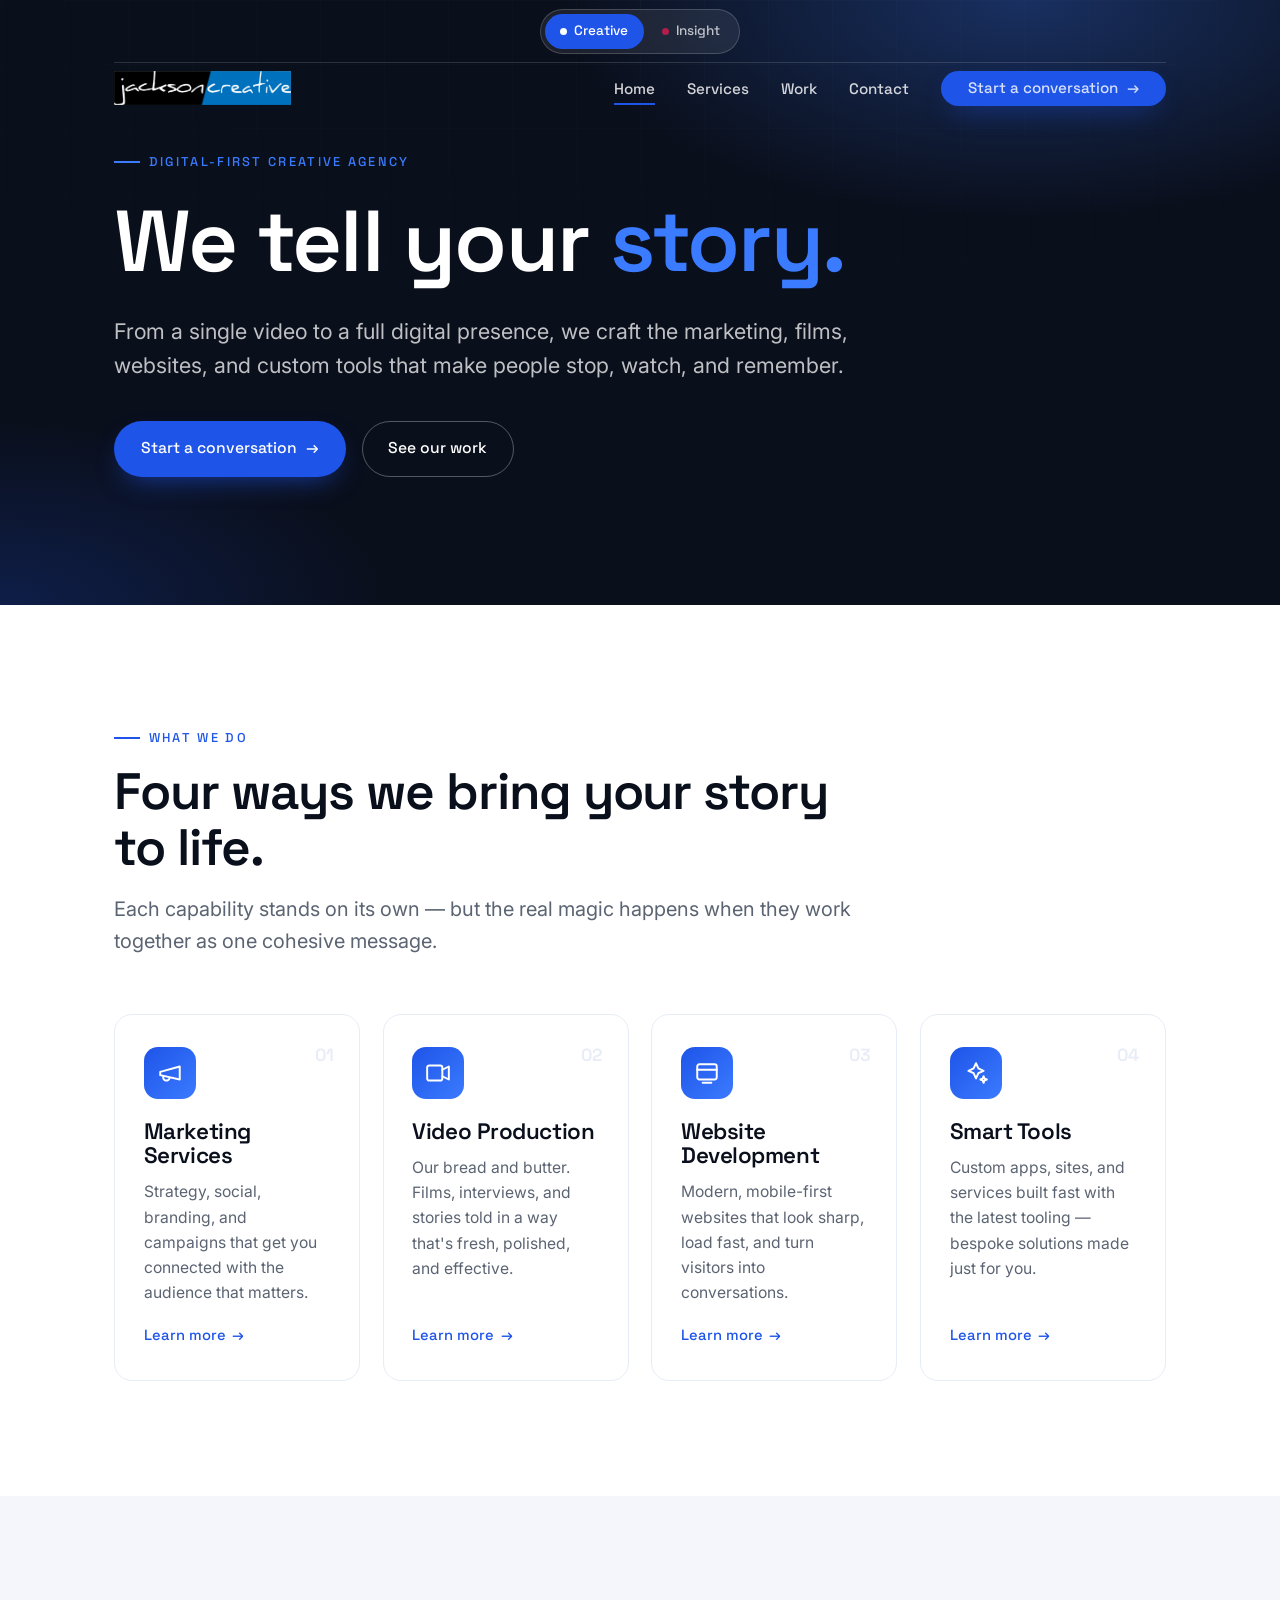
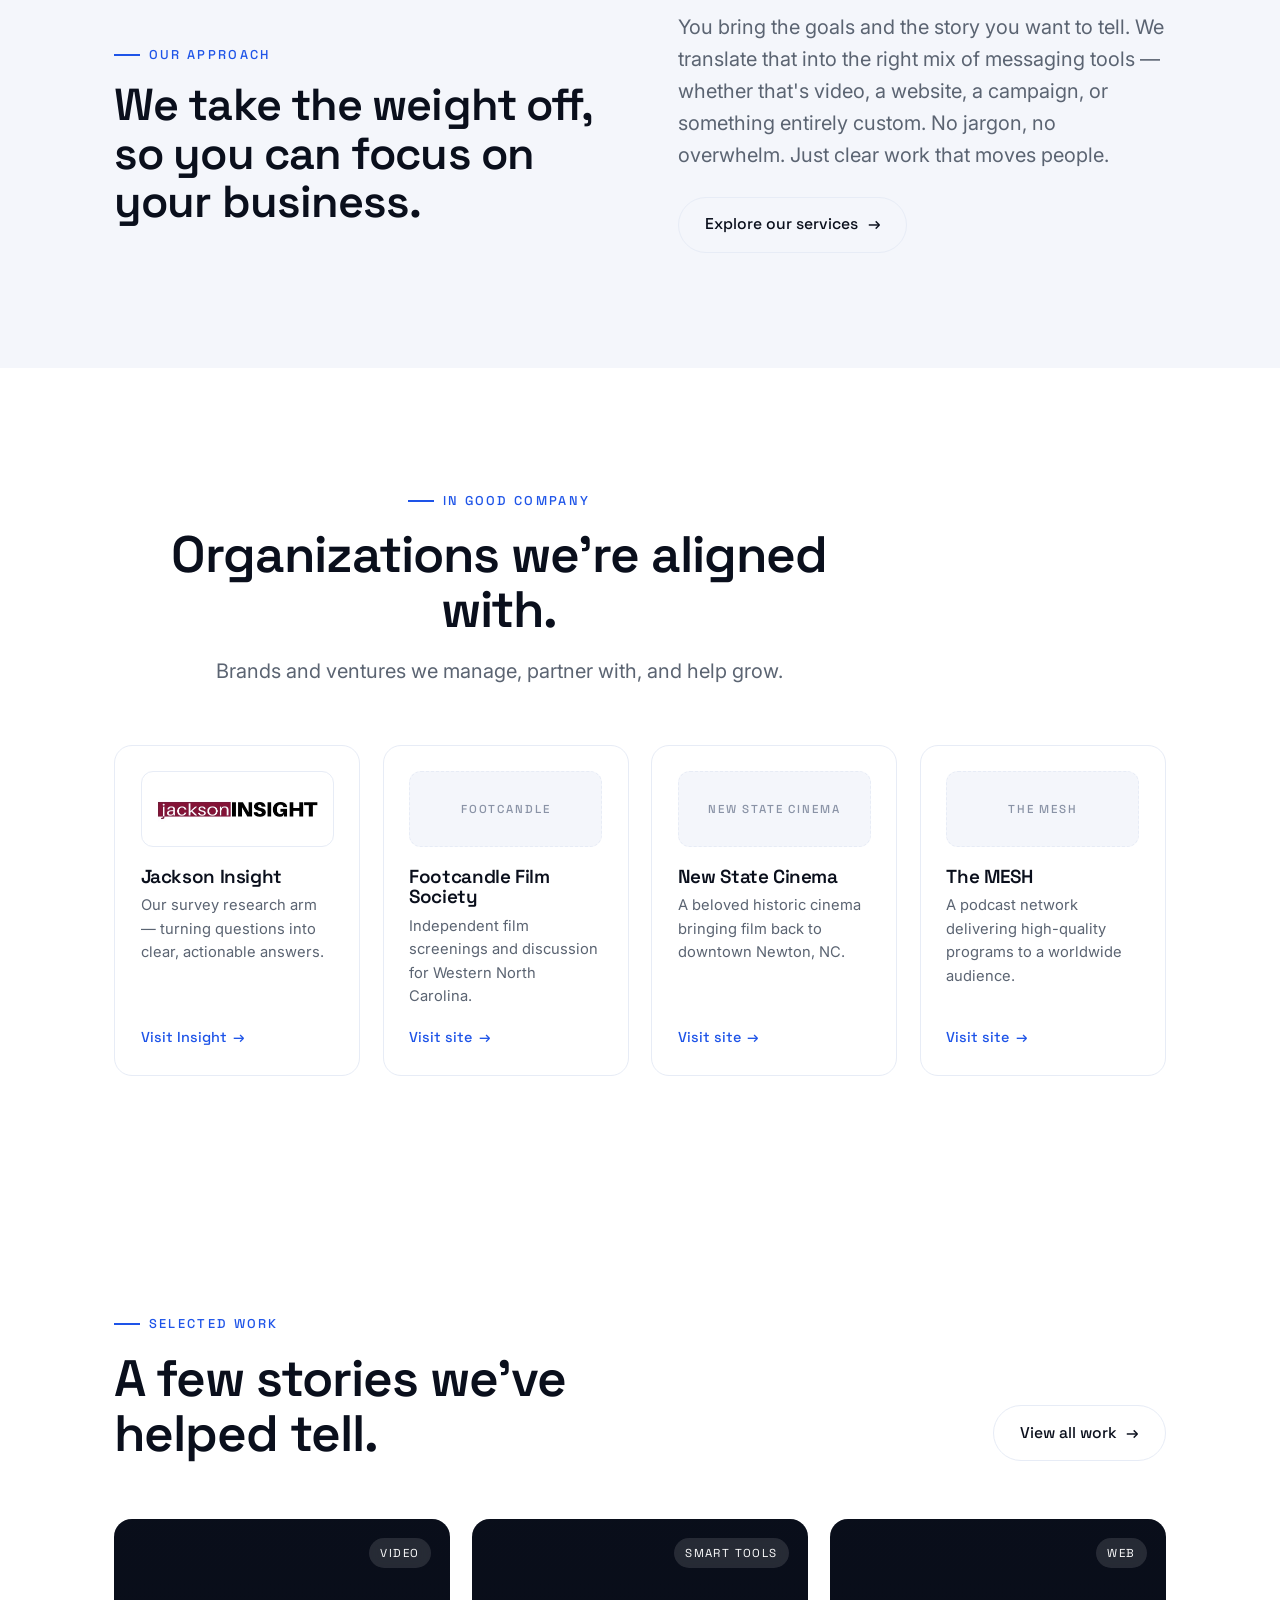
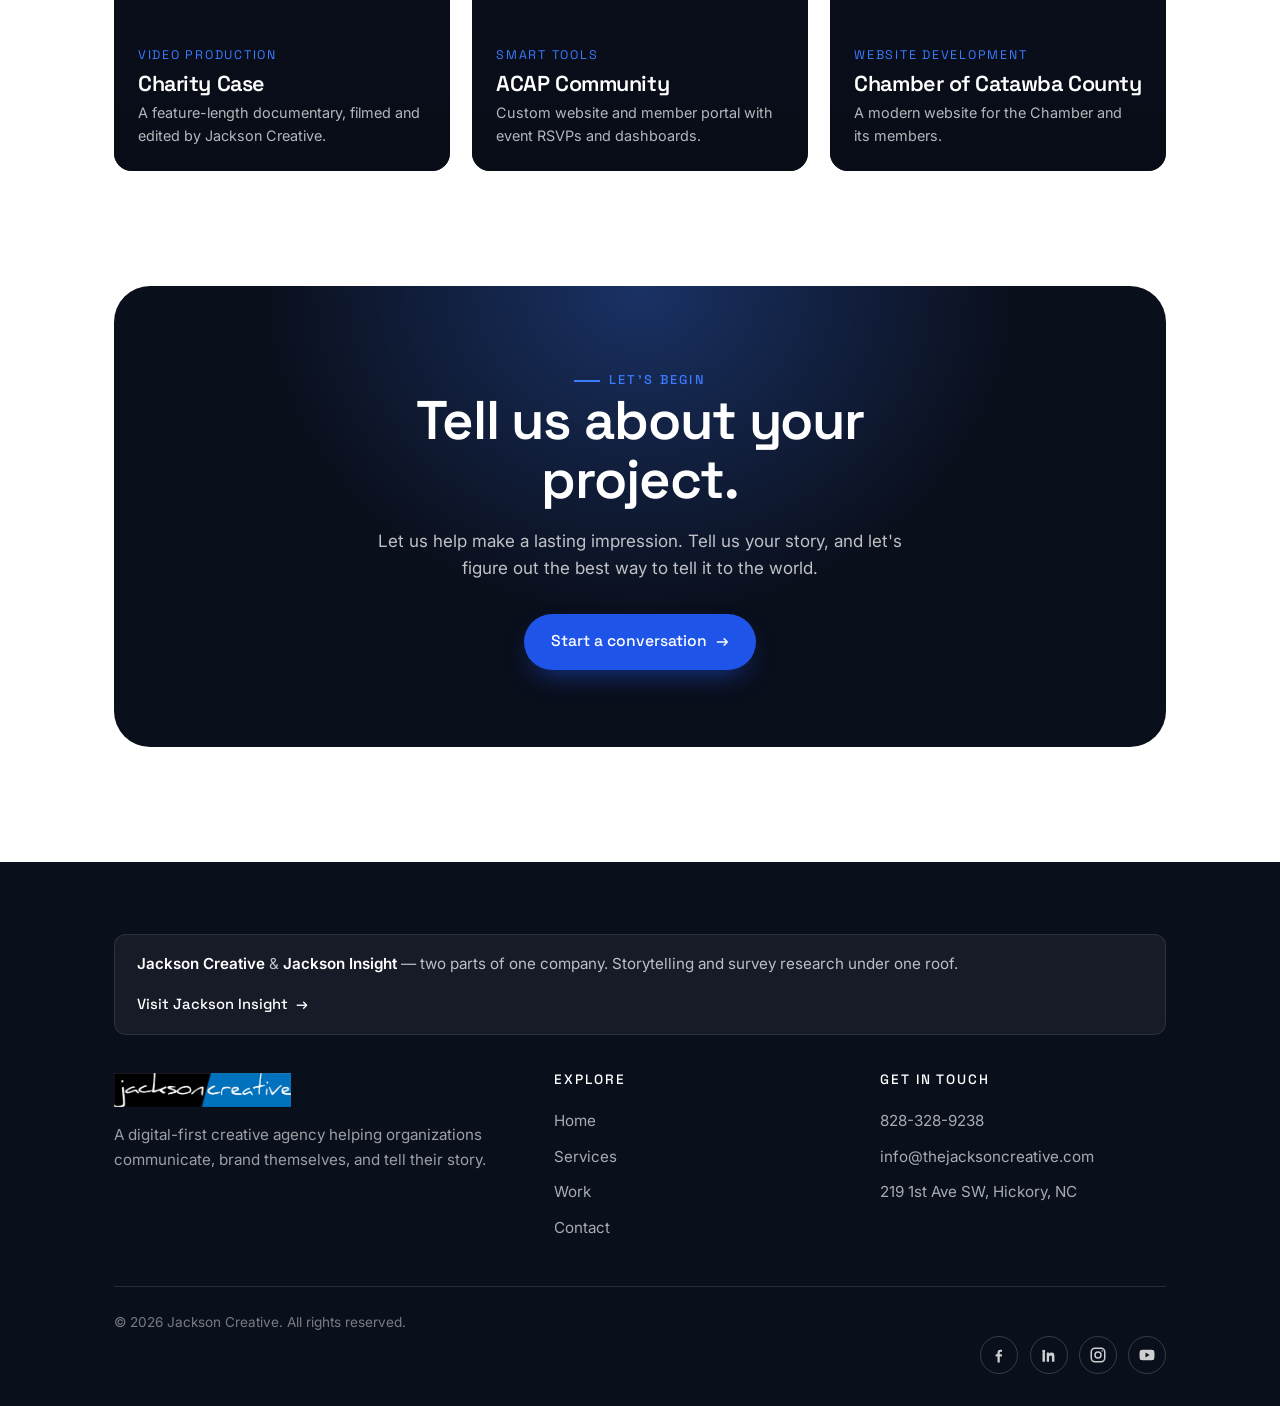
==== index.html @ bb900c11 "Add photo backgrounds to Selected Work cards" ====
<!DOCTYPE html>
<html lang="en">
<head>
<meta charset="UTF-8" />
<meta name="viewport" content="width=device-width, initial-scale=1" />
<title>Jackson Creative — We Tell Your Story</title>
<meta name="description" content="Jackson Creative is a digital-first agency in Hickory, NC. Marketing, video production, website development, and custom smart tools that bring your story to life." />
<meta property="og:title" content="Jackson Creative — We Tell Your Story" />
<meta property="og:description" content="A digital-first creative agency. Marketing, video, websites, and custom smart tools." />
<meta property="og:type" content="website" />
<link rel="preconnect" href="https://fonts.googleapis.com" />
<link rel="preconnect" href="https://fonts.gstatic.com" crossorigin />
<link href="https://fonts.googleapis.com/css2?family=Inter:wght@400;500;600&family=Space+Grotesk:wght@400;500;600;700&display=swap" rel="stylesheet" />
<link rel="stylesheet" href="assets/styles.css" />
</head>
<body>

<!-- ===== Header ===== -->
<header class="site-header over-dark">
  <div class="wrap">
    <a class="brand" href="index.html" aria-label="Jackson Creative home">
      <img class="logo-img" src="assets/jackson-creative-logo.png" alt="Jackson Creative" />
    </a>
    <div class="brand-switch" role="group" aria-label="Switch between Jackson companies">
      <a class="bs-opt active" data-brand="creative" href="index.html" aria-current="page"><span class="dot"></span>Creative</a>
      <a class="bs-opt" data-brand="insight" href="insight/index.html"><span class="dot"></span>Insight</a>
    </div>
    <nav class="nav" aria-label="Primary">
      <button class="nav-toggle" aria-label="Toggle menu" aria-expanded="false"><span></span><span></span><span></span></button>
      <ul class="nav-links">
        <li><a href="index.html" class="active">Home</a></li>
        <li><a href="services.html">Services</a></li>
        <li><a href="work.html">Work</a></li>
        <li><a href="contact.html">Contact</a></li>
        <li><a href="contact.html" class="btn btn-primary">Start a conversation <span class="arrow">→</span></a></li>
      </ul>
    </nav>
  </div>
</header>

<main>
<!-- ===== Hero ===== -->
<section class="hero">
  <!--
    LOOPING BACKGROUND VIDEO
    Drop your file in as assets/hero.mp4 (and optionally assets/hero-poster.jpg for the first frame).
    It autoplays muted and loops. Until the file exists, the dark hero shows as-is. Nothing breaks.
    Tip: a short (10-20s), quiet, muted-friendly clip works best. A .webm source can be added for smaller files.
  -->
  <div class="hero-media" aria-hidden="true">
    <video class="hero-video" autoplay muted loop playsinline preload="auto" poster="assets/hero-poster.jpg">
      <source src="assets/hero.webm" type="video/webm" />
      <source src="assets/hero.mp4" type="video/mp4" />
    </video>
    <div class="hero-scrim"></div>
  </div>
  <div class="wrap">
    <span class="eyebrow on-dark reveal">Digital-first creative agency</span>
    <h1 class="reveal d1">We tell your <span class="accent">story.</span></h1>
    <p class="lead reveal d2">From a single video to a full digital presence, we craft the marketing, films, websites, and custom tools that make people stop, watch, and remember.</p>
    <div class="cta-row reveal d3">
      <a href="contact.html" class="btn btn-primary">Start a conversation <span class="arrow">→</span></a>
      <a href="work.html" class="btn btn-ghost">See our work</a>
    </div>
  </div>
</section>

<!-- ===== Services ===== -->
<section class="section" id="services">
  <div class="wrap">
    <div class="section-head reveal">
      <span class="eyebrow">What we do</span>
      <h2>Four ways we bring your story to life.</h2>
      <p class="lead">Each capability stands on its own — but the real magic happens when they work together as one cohesive message.</p>
    </div>
    <div class="grid cols-4">

      <article class="svc-card reveal">
        <span class="num">01</span>
        <div class="icon" aria-hidden="true">
          <svg viewBox="0 0 24 24" fill="none" stroke="currentColor" stroke-width="1.8" stroke-linecap="round" stroke-linejoin="round"><path d="M3 11l18-5v12L3 14v-3z"/><path d="M11.6 16.8a3 3 0 11-5.8-1.6"/></svg>
        </div>
        <h3>Marketing Services</h3>
        <p>Strategy, social, branding, and campaigns that get you connected with the audience that matters.</p>
        <a href="services.html#marketing" class="more">Learn more <span class="arrow">→</span></a>
      </article>

      <article class="svc-card reveal d1">
        <span class="num">02</span>
        <div class="icon" aria-hidden="true">
          <svg viewBox="0 0 24 24" fill="none" stroke="currentColor" stroke-width="1.8" stroke-linecap="round" stroke-linejoin="round"><rect x="2" y="5" width="14" height="14" rx="2"/><path d="M16 9l6-3v12l-6-3"/></svg>
        </div>
        <h3>Video Production</h3>
        <p>Our bread and butter. Films, interviews, and stories told in a way that's fresh, polished, and effective.</p>
        <a href="services.html#video" class="more">Learn more <span class="arrow">→</span></a>
      </article>

      <article class="svc-card reveal d2">
        <span class="num">03</span>
        <div class="icon" aria-hidden="true">
          <svg viewBox="0 0 24 24" fill="none" stroke="currentColor" stroke-width="1.8" stroke-linecap="round" stroke-linejoin="round"><rect x="3" y="4" width="18" height="14" rx="2"/><path d="M3 9h18"/><path d="M8 21h8"/></svg>
        </div>
        <h3>Website Development</h3>
        <p>Modern, mobile-first websites that look sharp, load fast, and turn visitors into conversations.</p>
        <a href="services.html#web" class="more">Learn more <span class="arrow">→</span></a>
      </article>

      <article class="svc-card reveal d3">
        <span class="num">04</span>
        <div class="icon" aria-hidden="true">
          <svg viewBox="0 0 24 24" fill="none" stroke="currentColor" stroke-width="1.8" stroke-linecap="round" stroke-linejoin="round"><path d="M12 3l2.2 4.8L19 10l-4.8 2.2L12 17l-2.2-4.8L5 10l4.8-2.2L12 3z"/><path d="M19 15l.9 2.1L22 18l-2.1.9L19 21l-.9-2.1L16 18l2.1-.9L19 15z"/></svg>
        </div>
        <h3>Smart Tools</h3>
        <p>Custom apps, sites, and services built fast with the latest tooling — bespoke solutions made just for you.</p>
        <a href="services.html#smart-tools" class="more">Learn more <span class="arrow">→</span></a>
      </article>

    </div>
  </div>
</section>

<!-- ===== Approach strip ===== -->
<section class="section" style="background:var(--off-white);">
  <div class="wrap">
    <div class="grid cols-2" style="align-items:center; gap:clamp(2rem,6vw,5rem);">
      <div class="reveal">
        <span class="eyebrow">Our approach</span>
        <h2 style="font-size:clamp(1.9rem,4vw,2.8rem); margin-top:1rem;">We take the weight off, so you can focus on your business.</h2>
      </div>
      <div class="reveal d1">
        <p class="lead">You bring the goals and the story you want to tell. We translate that into the right mix of messaging tools — whether that's video, a website, a campaign, or something entirely custom. No jargon, no overwhelm. Just clear work that moves people.</p>
        <a href="services.html" class="btn btn-outline" style="margin-top:1.6rem;">Explore our services <span class="arrow">→</span></a>
      </div>
    </div>
  </div>
</section>

<!-- ===== Affiliated organizations ===== -->
<section class="section" id="family">
  <div class="wrap">
    <div class="section-head center reveal">
      <span class="eyebrow">In good company</span>
      <h2>Organizations we're aligned with.</h2>
      <p class="lead">Brands and ventures we manage, partner with, and help grow.</p>
    </div>
    <div class="grid cols-4">

      <article class="partner-card reveal">
        <div class="partner-logo" style="background:#fff; border-style:solid;"><img src="assets/partners/jackson-insight.png" alt="Jackson Insight" /></div>
        <h3>Jackson Insight</h3>
        <p>Our survey research arm — turning questions into clear, actionable answers.</p>
        <a class="plink" href="insight/index.html">Visit Insight <span class="arrow">→</span></a>
      </article>

      <article class="partner-card reveal d1">
        <div class="partner-logo"><!-- Replace with <img src="assets/partners/footcandle.png" alt="Footcandle Film Society"> -->Footcandle</div>
        <h3>Footcandle Film Society</h3>
        <p>Independent film screenings and discussion for Western North Carolina.</p>
        <a class="plink" href="https://www.footcandle.org" target="_blank" rel="noopener">Visit site <span class="arrow">→</span></a>
      </article>

      <article class="partner-card reveal d2">
        <div class="partner-logo"><!-- Replace with <img src="assets/partners/new-state-cinema.png" alt="New State Cinema"> -->New State Cinema</div>
        <h3>New State Cinema</h3>
        <p>A beloved historic cinema bringing film back to downtown Newton, NC.</p>
        <a class="plink" href="https://www.statecinemanewton.com" target="_blank" rel="noopener">Visit site <span class="arrow">→</span></a>
      </article>

      <article class="partner-card reveal d3">
        <div class="partner-logo"><!-- Replace with <img src="assets/partners/the-mesh.png" alt="The MESH"> -->The MESH</div>
        <h3>The MESH</h3>
        <p>A podcast network delivering high-quality programs to a worldwide audience.</p>
        <a class="plink" href="https://www.themesh.tv" target="_blank" rel="noopener">Visit site <span class="arrow">→</span></a>
      </article>

    </div>
  </div>
</section>

<!-- ===== Featured work ===== -->
<section class="section" id="work">
  <div class="wrap">
    <div class="section-head reveal" style="display:flex; justify-content:space-between; align-items:flex-end; flex-wrap:wrap; gap:1.5rem; max-width:none;">
      <div style="max-width:55ch;">
        <span class="eyebrow">Selected work</span>
        <h2>A few stories we've helped tell.</h2>
      </div>
      <a href="work.html" class="btn btn-outline">View all work <span class="arrow">→</span></a>
    </div>
    <div class="grid cols-3">
      <a href="https://charitycasethemovie.com" target="_blank" rel="noopener" class="work-card reveal"><div class="ph photo" style="--img:url('assets/work/charity-case.jpg')"></div><span class="badge">Video</span><div class="meta"><div class="cat">Video Production</div><h3>Charity Case</h3><p>A feature-length documentary, filmed and edited by Jackson Creative.</p></div></a>
      <a href="https://acapcommunity.org" target="_blank" rel="noopener" class="work-card reveal d1"><div class="ph photo top" style="--img:url('assets/work/acap.png')"></div><span class="badge">Smart Tools</span><div class="meta"><div class="cat">Smart Tools</div><h3>ACAP Community</h3><p>Custom website and member portal with event RSVPs and dashboards.</p></div></a>
      <a href="https://www.catawbachamber.org" target="_blank" rel="noopener" class="work-card reveal d2"><div class="ph photo top" style="--img:url('assets/work/chamber.jpg')"></div><span class="badge">Web</span><div class="meta"><div class="cat">Website Development</div><h3>Chamber of Catawba County</h3><p>A modern website for the Chamber and its members.</p></div></a>
    </div>
  </div>
</section>

<!-- ===== CTA ===== -->
<section class="section" style="padding-top:0;">
  <div class="wrap">
    <div class="cta-band reveal">
      <span class="eyebrow on-dark" style="justify-content:center;">Let's begin</span>
      <h2>Tell us about your project.</h2>
      <p>Let us help make a lasting impression. Tell us your story, and let's figure out the best way to tell it to the world.</p>
      <a href="contact.html" class="btn btn-primary">Start a conversation <span class="arrow">→</span></a>
    </div>
  </div>
</section>
</main>

<!-- ===== Footer ===== -->
<footer class="site-footer">
  <div class="wrap">
    <div class="family-strip">
      <div class="fs-text"><strong>Jackson Creative</strong> &amp; <strong>Jackson Insight</strong> — two parts of one company. Storytelling and survey research under one roof.</div>
      <a class="fs-link" href="insight/index.html">Visit Jackson Insight <span class="arrow">→</span></a>
    </div>
    <div class="footer-top">
      <div>
        <a class="brand" href="index.html"><img class="logo-img" src="assets/jackson-creative-logo.png" alt="Jackson Creative" /></a>
        <p class="footer-blurb">A digital-first creative agency helping organizations communicate, brand themselves, and tell their story.</p>
      </div>
      <div class="footer-col">
        <h4>Explore</h4>
        <a href="index.html">Home</a>
        <a href="services.html">Services</a>
        <a href="work.html">Work</a>
        <a href="contact.html">Contact</a>
      </div>
      <div class="footer-col">
        <h4>Get in touch</h4>
        <a href="tel:828-328-9238">828-328-9238</a>
        <a href="mailto:info@thejacksoncreative.com">info@thejacksoncreative.com</a>
        <a href="https://maps.google.com/?q=219+1st+Ave+SW+Hickory+NC+28602" target="_blank" rel="noopener">219 1st Ave SW, Hickory, NC</a>
      </div>
    </div>
    <div class="footer-bottom">
      <span>© <span id="year">2026</span> Jackson Creative. All rights reserved.</span>
      <div class="socials">
        <a href="https://www.facebook.com/hkycreative/" target="_blank" rel="noopener" aria-label="Facebook"><svg viewBox="0 0 24 24" fill="currentColor"><path d="M13 22v-8h2.7l.4-3H13V9.2c0-.9.3-1.5 1.6-1.5H16V5.1c-.3 0-1.2-.1-2.3-.1-2.3 0-3.7 1.4-3.7 3.9V11H7.5v3H10v8h3z"/></svg></a>
        <a href="https://www.linkedin.com/company/jackson-creative/" target="_blank" rel="noopener" aria-label="LinkedIn"><svg viewBox="0 0 24 24" fill="currentColor"><path d="M6.94 7A1.94 1.94 0 113 7a1.94 1.94 0 013.94 0zM3.3 8.5h3.3V21H3.3V8.5zM9 8.5h3.16v1.7h.05c.44-.83 1.5-1.7 3.1-1.7 3.3 0 3.9 2.17 3.9 5V21h-3.3v-5.3c0-1.26 0-2.9-1.76-2.9s-2.03 1.37-2.03 2.8V21H9V8.5z"/></svg></a>
        <a href="https://www.instagram.com/hkycreative/" target="_blank" rel="noopener" aria-label="Instagram"><svg viewBox="0 0 24 24" fill="none" stroke="currentColor" stroke-width="2"><rect x="3" y="3" width="18" height="18" rx="5"/><circle cx="12" cy="12" r="4"/><circle cx="17.5" cy="6.5" r="1" fill="currentColor" stroke="none"/></svg></a>
        <a href="https://www.youtube.com/channel/UCBvc6t34RGQKwMXpYL2h0Vg/" target="_blank" rel="noopener" aria-label="YouTube"><svg viewBox="0 0 24 24" fill="currentColor"><path d="M22 12s0-3.3-.4-4.9a2.5 2.5 0 00-1.8-1.8C18.2 5 12 5 12 5s-6.2 0-7.8.3A2.5 2.5 0 002.4 7.1C2 8.7 2 12 2 12s0 3.3.4 4.9a2.5 2.5 0 001.8 1.8C5.8 19 12 19 12 19s6.2 0 7.8-.3a2.5 2.5 0 001.8-1.8C22 15.3 22 12 22 12zm-12 3.2V8.8L15.5 12 10 15.2z"/></svg></a>
      </div>
    </div>
  </div>
</footer>

<script src="assets/script.js"></script>
</body>
</html>
---- assets/styles.css ----
/* ============================================================
   Jackson Creative — Shared Stylesheet
   Palette: blue / black / white
   ============================================================ */

/* ---------- Design tokens ---------- */
:root {
  --black:      #0A0F1C;
  --black-soft: #111829;
  --ink:        #1A2235;
  --blue:       #1E54E8;
  --blue-bright:#3B7BFF;
  --blue-deep:  #0B2A8A;

  /* Fixed per-company brand colors (used by the toggle, independent of theme) */
  --c-creative:        #1E54E8;
  --c-creative-bright: #3B7BFF;
  --c-insight:         #851337;
  --c-insight-bright:  #B01E4B;
  --white:      #FFFFFF;
  --off-white:  #F4F6FB;
  --mist:       #E7ECF6;
  --gray:       #5B6472;
  --gray-light: #8A93A6;

  --maxw: 1180px;
  --pad: clamp(1.25rem, 5vw, 4rem);
  --radius: 18px;
  --radius-sm: 12px;

  --shadow: 0 18px 50px -20px rgba(10, 15, 28, 0.35);
  --shadow-soft: 0 10px 30px -16px rgba(10, 15, 28, 0.25);

  --ease: cubic-bezier(0.22, 1, 0.36, 1);

  --font-head: "Space Grotesk", "Segoe UI", system-ui, sans-serif;
  --font-body: "Inter", "Segoe UI", system-ui, sans-serif;
}

/* ---------- Reset ---------- */
*, *::before, *::after { box-sizing: border-box; margin: 0; padding: 0; }
html { scroll-behavior: smooth; -webkit-text-size-adjust: 100%; }
body {
  font-family: var(--font-body);
  color: var(--ink);
  background: var(--white);
  line-height: 1.6;
  font-size: 17px;
  overflow-x: hidden;
  -webkit-font-smoothing: antialiased;
}
img { max-width: 100%; display: block; }
a { color: inherit; text-decoration: none; }
ul { list-style: none; }

h1, h2, h3, h4 {
  font-family: var(--font-head);
  font-weight: 600;
  line-height: 1.08;
  letter-spacing: -0.02em;
  color: var(--black);
}

/* ---------- Layout helpers ---------- */
.wrap { width: 100%; max-width: var(--maxw); margin-inline: auto; padding-inline: var(--pad); }
.section { padding-block: clamp(4rem, 9vw, 8rem); }
.eyebrow {
  display: inline-flex; align-items: center; gap: .55rem;
  font-family: var(--font-head);
  font-size: .8rem; font-weight: 500; letter-spacing: .18em; text-transform: uppercase;
  color: var(--blue);
}
.eyebrow::before {
  content: ""; width: 26px; height: 2px; background: var(--blue); display: inline-block;
}
.eyebrow.on-dark { color: var(--blue-bright); }
.eyebrow.on-dark::before { background: var(--blue-bright); }

.lead { font-size: clamp(1.05rem, 1.6vw, 1.25rem); color: var(--gray); max-width: 60ch; }
.center { text-align: center; }
.center .lead, .center .eyebrow { margin-inline: auto; }

/* ---------- Buttons ---------- */
.btn {
  display: inline-flex; align-items: center; gap: .6rem;
  font-family: var(--font-head); font-weight: 500; font-size: .98rem;
  padding: .9rem 1.6rem; border-radius: 100px; border: 1.5px solid transparent;
  cursor: pointer; transition: transform .3s var(--ease), background .3s var(--ease), color .3s var(--ease), box-shadow .3s var(--ease);
  white-space: nowrap;
}
.btn .arrow { transition: transform .3s var(--ease); }
.btn:hover .arrow { transform: translateX(4px); }
.btn-primary { background: var(--blue); color: var(--white); box-shadow: 0 12px 28px -12px rgba(30,84,232,.7); }
.btn-primary:hover { background: var(--blue-deep); transform: translateY(-2px); }
.btn-ghost { border-color: rgba(255,255,255,.3); color: var(--white); }
.btn-ghost:hover { border-color: var(--white); background: rgba(255,255,255,.08); transform: translateY(-2px); }
.btn-dark { background: var(--black); color: var(--white); }
.btn-dark:hover { background: var(--ink); transform: translateY(-2px); }
.btn-outline { border-color: var(--mist); color: var(--black); }
.btn-outline:hover { border-color: var(--blue); color: var(--blue); transform: translateY(-2px); }

/* ============================================================
   Header / Nav
   ============================================================ */
.site-header {
  position: fixed; inset: 0 0 auto 0; z-index: 100;
  transition: background .35s var(--ease), box-shadow .35s var(--ease), backdrop-filter .35s var(--ease);
}
.site-header .wrap {
  display: grid; align-items: center;
  grid-template-columns: 1fr auto;
  grid-template-areas:
    "switch switch"
    "rule   rule"
    "brand  nav";
  grid-template-rows: auto 1px auto;
  column-gap: 1rem; row-gap: 8px;
  padding-block: 9px 11px;
}
.site-header .brand { grid-area: brand; }
.site-header .nav { grid-area: nav; justify-self: end; }
.site-header .brand-switch { grid-area: switch; justify-self: center; }
/* thin divider between the toggle strip and the main header row */
.site-header .wrap::after {
  content: ""; grid-area: rule; height: 1px; align-self: center;
  background: rgba(255,255,255,.14); pointer-events: none;
}
.site-header.scrolled .wrap::after { background: var(--mist); }
.site-header.scrolled {
  background: rgba(255,255,255,.85);
  backdrop-filter: saturate(180%) blur(14px);
  box-shadow: 0 1px 0 rgba(10,15,28,.07);
}

.brand { display: flex; align-items: center; gap: .65rem; font-family: var(--font-head); font-weight: 600; font-size: 1.18rem; letter-spacing: -.01em; }
.brand .logo-img { height: 34px; width: auto; }
.brand .logo-mark {
  display: inline-grid; place-items: center; width: 38px; height: 38px; border-radius: 10px;
  background: var(--blue); color: #fff; font-family: var(--font-head); font-weight: 700; font-size: 1.05rem;
}
.brand .logo-text { color: var(--black); }
.brand .logo-text span { color: var(--blue); }

/* color states for header text */
.site-header:not(.scrolled).over-dark .brand .logo-text { color: #fff; }
.site-header:not(.scrolled).over-dark .nav-links a { color: rgba(255,255,255,.82); }
.site-header:not(.scrolled).over-dark .nav-toggle span { background: #fff; }

.nav { display: flex; align-items: center; gap: 2.2rem; }
.nav-links { display: flex; align-items: center; gap: 2rem; }
.nav-links a {
  font-family: var(--font-head); font-size: .95rem; font-weight: 500; color: var(--ink);
  position: relative; padding-block: .3rem; transition: color .25s var(--ease);
}
.nav-links a:not(.btn)::after {
  content: ""; position: absolute; left: 0; bottom: -2px; height: 2px; width: 0; background: var(--blue);
  transition: width .3s var(--ease);
}
.nav-links a:not(.btn):hover::after, .nav-links a:not(.btn).active::after { width: 100%; }
.nav-links a:not(.btn):hover, .nav-links a:not(.btn).active { color: var(--blue); }

.nav-toggle { display: none; flex-direction: column; gap: 5px; background: none; border: 0; cursor: pointer; padding: 8px; }
.nav-toggle span { width: 26px; height: 2px; background: var(--black); border-radius: 2px; transition: transform .3s var(--ease), opacity .3s var(--ease); }
.nav-toggle.open span:nth-child(1) { transform: translateY(7px) rotate(45deg); }
.nav-toggle.open span:nth-child(2) { opacity: 0; }
.nav-toggle.open span:nth-child(3) { transform: translateY(-7px) rotate(-45deg); }

@media (max-width: 860px) {
  .nav-toggle { display: flex; z-index: 120; }
  .nav { gap: 0; }
  .nav-links {
    position: fixed; inset: 0 0 0 auto; width: min(82vw, 360px);
    background: var(--black); flex-direction: column; align-items: flex-start; justify-content: center;
    gap: 1.4rem; padding: 2rem var(--pad); transform: translateX(100%); transition: transform .4s var(--ease);
  }
  .nav-links.open { transform: translateX(0); box-shadow: var(--shadow); }
  .nav-links a { color: #fff !important; font-size: 1.5rem; }
  .nav-links .btn { margin-top: .5rem; }
  body.menu-open { overflow: hidden; }
}

/* ============================================================
   Hero
   ============================================================ */
.hero {
  position: relative; background: var(--black); color: #fff; overflow: hidden;
  padding-top: clamp(8rem, 16vh, 11rem); padding-bottom: clamp(5rem, 10vw, 8rem);
}
.hero::before {
  content: ""; position: absolute; inset: 0; z-index: 1;
  background:
    radial-gradient(60% 60% at 80% 0%, rgba(59,123,255,.30), transparent 60%),
    radial-gradient(50% 50% at 0% 100%, rgba(30,84,232,.22), transparent 60%);
  pointer-events: none;
}
.hero::after {
  content: ""; position: absolute; inset: 0; z-index: 1; opacity: .4; pointer-events: none;
  background-image: linear-gradient(rgba(255,255,255,.045) 1px, transparent 1px),
                    linear-gradient(90deg, rgba(255,255,255,.045) 1px, transparent 1px);
  background-size: 64px 64px;
  mask-image: radial-gradient(120% 80% at 50% 0%, #000, transparent 75%);
}

/* Looping background video (optional — drop assets/hero.mp4 in to activate) */
.hero-media { position: absolute; inset: 0; z-index: 0; overflow: hidden; background: var(--black); }
.hero-video { width: 100%; height: 100%; object-fit: cover; display: block; }
.hero-scrim {
  position: absolute; inset: 0;
  background: linear-gradient(180deg, rgba(10,15,28,.68) 0%, rgba(10,15,28,.74) 55%, rgba(10,15,28,.86) 100%);
}
@media (prefers-reduced-motion: reduce) { .hero-video { display: none; } }
.hero .wrap { position: relative; z-index: 2; }
.hero h1 {
  color: #fff; font-size: clamp(2.6rem, 7vw, 5.4rem); font-weight: 600; max-width: 16ch;
  margin-top: 1.4rem;
}
.hero h1 .accent { color: var(--blue-bright); }
.hero p.lead { color: rgba(255,255,255,.74); margin-top: 1.6rem; font-size: clamp(1.08rem, 1.8vw, 1.35rem); }
.hero .cta-row { display: flex; flex-wrap: wrap; gap: 1rem; margin-top: 2.4rem; }
.hero .stats { display: flex; flex-wrap: wrap; gap: clamp(2rem, 6vw, 4.5rem); margin-top: clamp(3rem, 7vw, 5rem); padding-top: 2.2rem; border-top: 1px solid rgba(255,255,255,.12); }
.hero .stat .num { font-family: var(--font-head); font-size: clamp(1.8rem, 4vw, 2.6rem); font-weight: 600; color: #fff; }
.hero .stat .label { font-size: .9rem; color: rgba(255,255,255,.6); letter-spacing: .02em; }

/* generic dark page banner (interior pages) */
.page-hero { background: var(--black); color: #fff; position: relative; overflow: hidden;
  padding-top: clamp(8rem, 15vh, 10rem); padding-bottom: clamp(3.5rem, 7vw, 5.5rem); }
.page-hero::before { content:""; position:absolute; inset:0;
  background: radial-gradient(55% 70% at 85% 0%, rgba(59,123,255,.28), transparent 60%); pointer-events:none; }
.page-hero .wrap { position: relative; z-index: 2; }
.page-hero h1 { color:#fff; font-size: clamp(2.4rem, 6vw, 4.2rem); margin-top: 1rem; }
.page-hero p.lead { color: rgba(255,255,255,.74); margin-top: 1.2rem; }

/* ============================================================
   Service cards
   ============================================================ */
.section-head { max-width: 70ch; margin-bottom: clamp(2.4rem, 5vw, 3.6rem); }
.section-head h2 { font-size: clamp(2rem, 4.4vw, 3.2rem); margin-top: 1rem; }
.section-head p { margin-top: 1.1rem; }

.grid { display: grid; gap: 1.4rem; }
.grid.cols-2 { grid-template-columns: repeat(2, 1fr); }
.grid.cols-3 { grid-template-columns: repeat(3, 1fr); }
.grid.cols-4 { grid-template-columns: repeat(4, 1fr); }
@media (max-width: 980px){ .grid.cols-4, .grid.cols-3 { grid-template-columns: repeat(2,1fr);} }
@media (max-width: 640px){ .grid.cols-2, .grid.cols-3, .grid.cols-4 { grid-template-columns: 1fr; } }

.svc-card {
  position: relative; background: var(--white); border: 1px solid var(--mist); border-radius: var(--radius);
  padding: 2rem 1.8rem; overflow: hidden; transition: transform .4s var(--ease), box-shadow .4s var(--ease), border-color .4s var(--ease);
  display: flex; flex-direction: column; min-height: 100%;
}
.svc-card::after {
  content: ""; position: absolute; left: 0; top: 0; height: 3px; width: 0; background: var(--blue);
  transition: width .4s var(--ease);
}
.svc-card:hover { transform: translateY(-6px); box-shadow: var(--shadow); border-color: transparent; }
.svc-card:hover::after { width: 100%; }
.svc-card .icon {
  width: 52px; height: 52px; border-radius: 14px; display: grid; place-items: center;
  background: linear-gradient(135deg, var(--blue), var(--blue-bright)); color: #fff; margin-bottom: 1.3rem;
}
.svc-card .icon svg { width: 26px; height: 26px; }
.svc-card .num { position: absolute; top: 1.6rem; right: 1.6rem; font-family: var(--font-head); font-weight: 600; color: var(--mist); font-size: 1.1rem; }
.svc-card h3 { font-size: 1.4rem; }
.svc-card p { margin-top: .7rem; color: var(--gray); font-size: .98rem; }
.svc-card .more { margin-top: auto; padding-top: 1.2rem; color: var(--blue); font-family: var(--font-head); font-weight: 500; font-size: .92rem; display: inline-flex; gap: .4rem; align-items: center; }

/* detailed service rows (Services page) */
.svc-row { display: grid; grid-template-columns: 1.1fr 1fr; gap: clamp(2rem,5vw,4rem); align-items: center; padding-block: clamp(2.5rem,5vw,4rem); border-top: 1px solid var(--mist); }
.svc-row:nth-child(even) .svc-visual { order: -1; }
.svc-row .tag { font-family: var(--font-head); color: var(--blue); font-weight: 600; font-size: .9rem; letter-spacing:.04em; }
.svc-row h3 { font-size: clamp(1.6rem, 3.2vw, 2.3rem); margin-top: .6rem; }
.svc-row p { margin-top: 1rem; color: var(--gray); }
.svc-row ul.ticks { margin-top: 1.3rem; display: grid; gap: .6rem; }
.svc-row ul.ticks li { position: relative; padding-left: 1.7rem; color: var(--ink); font-size: .97rem; }
.svc-row ul.ticks li::before { content: ""; position: absolute; left: 0; top: .55em; width: 8px; height: 8px; border-radius: 50%; background: var(--blue); }
.svc-visual {
  aspect-ratio: 4/3; border-radius: var(--radius); background: var(--black); position: relative; overflow: hidden;
  display: grid; place-items: center;
}
.svc-visual::before { content:""; position:absolute; inset:0; background: radial-gradient(60% 80% at 30% 20%, rgba(59,123,255,.35), transparent 60%); }
.svc-visual .glyph { position: relative; color: rgba(255,255,255,.92); width: 30%; max-width: 110px; }
@media (max-width: 760px){ .svc-row { grid-template-columns: 1fr; } .svc-row:nth-child(even) .svc-visual { order: 0; } }

/* ============================================================
   Work / case cards
   ============================================================ */
.work-card {
  display: block; border-radius: var(--radius); overflow: hidden; background: var(--black);
  position: relative; aspect-ratio: 4/3; transition: transform .4s var(--ease), box-shadow .4s var(--ease);
}
.work-card:hover { transform: translateY(-6px); box-shadow: var(--shadow); }
.work-card .ph {
  position: absolute; inset: 0;
  background:
    radial-gradient(70% 90% at 25% 15%, rgba(59,123,255,.4), transparent 55%),
    linear-gradient(135deg, var(--black-soft), var(--ink));
}
.work-card .ph::after {
  content: ""; position: absolute; inset: 0; opacity: .25;
  background-image: linear-gradient(rgba(255,255,255,.06) 1px, transparent 1px), linear-gradient(90deg, rgba(255,255,255,.06) 1px, transparent 1px);
  background-size: 38px 38px;
}
/* full-card photo background (with a dark scrim so the caption stays legible) */
.work-card .ph.photo {
  background-image:
    linear-gradient(to top, rgba(8,12,22,.90) 0%, rgba(8,12,22,.42) 42%, rgba(8,12,22,.28) 100%),
    var(--img);
  background-size: cover; background-position: center;
}
.work-card .ph.photo.top { background-position: top center; }
.work-card .ph.photo::after { display: none; }
.work-card .meta { position: absolute; inset: auto 0 0 0; z-index: 2; padding: 1.5rem; color: #fff; }
.work-card .cat { font-family: var(--font-head); font-size: .78rem; letter-spacing: .14em; text-transform: uppercase; color: var(--blue-bright); }
.work-card h3 { color: #fff; font-size: 1.35rem; margin-top: .35rem; }
.work-card p { color: rgba(255,255,255,.7); font-size: .9rem; margin-top: .35rem; }
.work-card .badge { position: absolute; top: 1.2rem; right: 1.2rem; z-index: 2; background: rgba(255,255,255,.12); backdrop-filter: blur(6px); color: #fff; font-size: .72rem; font-family: var(--font-head); letter-spacing: .12em; text-transform: uppercase; padding: .35rem .7rem; border-radius: 100px; }

/* ============================================================
   CTA band
   ============================================================ */
.cta-band { background: var(--black); color: #fff; position: relative; overflow: hidden; border-radius: clamp(20px, 4vw, 36px); padding: clamp(2.6rem, 6vw, 5rem); text-align: center; }
.cta-band::before { content:""; position:absolute; inset:0; background: radial-gradient(60% 120% at 50% 0%, rgba(59,123,255,.32), transparent 60%); }
.cta-band > * { position: relative; z-index: 2; }
.cta-band h2 { color: #fff; font-size: clamp(2rem, 5vw, 3.4rem); max-width: 18ch; margin-inline: auto; }
.cta-band p { color: rgba(255,255,255,.74); margin: 1.2rem auto 2rem; max-width: 52ch; }

/* ============================================================
   Contact
   ============================================================ */
.contact-grid { display: grid; grid-template-columns: 1fr 1.1fr; gap: clamp(2rem, 6vw, 4.5rem); align-items: start; }
@media (max-width: 860px){ .contact-grid { grid-template-columns: 1fr; } }
.contact-info .item { padding-block: 1.3rem; border-top: 1px solid var(--mist); }
.contact-info .item:first-of-type { border-top: 0; }
.contact-info .item .k { font-family: var(--font-head); font-size: .8rem; letter-spacing: .14em; text-transform: uppercase; color: var(--gray-light); }
.contact-info .item .v { font-size: 1.15rem; margin-top: .3rem; color: var(--black); font-weight: 500; }
.contact-info .item a.v:hover { color: var(--blue); }
.socials { display: flex; gap: .7rem; margin-top: 1.5rem; }
.socials a { width: 42px; height: 42px; border-radius: 50%; border: 1px solid var(--mist); display: grid; place-items: center; color: var(--ink); transition: all .3s var(--ease); }
.socials a:hover { background: var(--blue); border-color: var(--blue); color: #fff; transform: translateY(-3px); }
.socials a svg { width: 18px; height: 18px; }

.form-card { background: var(--off-white); border: 1px solid var(--mist); border-radius: var(--radius); padding: clamp(1.6rem, 4vw, 2.6rem); }
.field { margin-bottom: 1.2rem; }
.field label { display: block; font-family: var(--font-head); font-size: .85rem; font-weight: 500; color: var(--ink); margin-bottom: .5rem; }
.field input, .field select, .field textarea {
  width: 100%; font-family: var(--font-body); font-size: 1rem; color: var(--black);
  background: #fff; border: 1.5px solid var(--mist); border-radius: var(--radius-sm); padding: .85rem 1rem; transition: border-color .25s var(--ease), box-shadow .25s var(--ease);
}
.field input:focus, .field select:focus, .field textarea:focus { outline: none; border-color: var(--blue); box-shadow: 0 0 0 4px rgba(30,84,232,.12); }
.field textarea { resize: vertical; min-height: 130px; }
.field-row { display: grid; grid-template-columns: 1fr 1fr; gap: 1.2rem; }
@media (max-width: 520px){ .field-row { grid-template-columns: 1fr; } }
.form-note { font-size: .85rem; color: var(--gray-light); margin-top: .4rem; }
.form-status { display: none; margin-top: 1rem; padding: .9rem 1.1rem; border-radius: var(--radius-sm); font-size: .95rem; }
.form-status.ok { display: block; background: #e7f3ec; color: #1a7a44; }
.form-status.err { display: block; background: #fdecec; color: #b5302b; }

/* ============================================================
   Footer
   ============================================================ */
.site-footer { background: var(--black); color: rgba(255,255,255,.7); padding-block: clamp(3rem, 6vw, 4.5rem) 2rem; }
.footer-top { display: grid; grid-template-columns: 1.4fr 1fr 1fr; gap: 2.5rem; padding-bottom: 2.5rem; border-bottom: 1px solid rgba(255,255,255,.12); }
@media (max-width: 760px){ .footer-top { grid-template-columns: 1fr; gap: 1.8rem; } }
.site-footer .brand .logo-text { color: #fff; }
.footer-blurb { margin-top: 1rem; max-width: 38ch; color: rgba(255,255,255,.6); font-size: .95rem; }
.footer-col h4 { color: #fff; font-size: .85rem; letter-spacing: .14em; text-transform: uppercase; margin-bottom: 1rem; font-weight: 500; }
.footer-col a { display: block; color: rgba(255,255,255,.65); padding-block: .35rem; font-size: .95rem; transition: color .2s var(--ease); }
.footer-col a:hover { color: #fff; }
.footer-bottom { display: flex; flex-wrap: wrap; justify-content: space-between; gap: 1rem; padding-top: 1.6rem; font-size: .85rem; color: rgba(255,255,255,.45); }
.footer-bottom .socials a { border-color: rgba(255,255,255,.18); color: rgba(255,255,255,.8); width: 38px; height: 38px; }
.footer-bottom .socials a:hover { background: var(--blue); border-color: var(--blue); color: #fff; }

/* ============================================================
   Scroll reveal
   ============================================================ */
.reveal { opacity: 0; transform: translateY(26px); transition: opacity .7s var(--ease), transform .7s var(--ease); }
.reveal.in { opacity: 1; transform: none; }
.reveal.d1 { transition-delay: .08s; } .reveal.d2 { transition-delay: .16s; } .reveal.d3 { transition-delay: .24s; } .reveal.d4 { transition-delay: .32s; }
@media (prefers-reduced-motion: reduce){ .reveal { opacity: 1; transform: none; transition: none; } html { scroll-behavior: auto; } }

/* ============================================================
   Brand toggle (Creative <-> Insight)
   ============================================================ */
.site-header .wrap { position: relative; }

.brand-switch {
  display: inline-flex; align-items: center; gap: 3px;
  padding: 4px; border-radius: 100px;
  background: rgba(255,255,255,.08); border: 1px solid rgba(255,255,255,.18);
  backdrop-filter: blur(6px); transition: background .35s var(--ease), border-color .35s var(--ease);
}
.site-header.scrolled .brand-switch { background: rgba(10,15,28,.04); border-color: var(--mist); }

.bs-opt {
  display: inline-flex; align-items: center; gap: .45rem;
  font-family: var(--font-head); font-weight: 500; font-size: .85rem;
  padding: .4rem .95rem; border-radius: 100px; white-space: nowrap;
  color: rgba(255,255,255,.72); transition: color .25s var(--ease), background .25s var(--ease);
}
.site-header.scrolled .bs-opt { color: var(--gray); }
.bs-opt .dot { width: 7px; height: 7px; border-radius: 50%; flex: none; }
.bs-opt[data-brand="creative"] .dot { background: var(--c-creative-bright); }
.bs-opt[data-brand="insight"]  .dot { background: var(--c-insight-bright); }
.bs-opt:hover { color: #fff; }
.site-header.scrolled .bs-opt:hover { color: var(--black); }
.bs-opt.active { color: #fff !important; }
.bs-opt.active[data-brand="creative"] { background: var(--c-creative); }
.bs-opt.active[data-brand="insight"]  { background: var(--c-insight); }
.bs-opt.active .dot { background: #fff; }

@media (max-width: 980px) {
  /* trim the Creative wordmark to the mark only so the row stays tidy */
  .site-header .brand .logo-text { display: none; }
}
@media (max-width: 420px) {
  .bs-opt { padding: .4rem .7rem; font-size: .8rem; }
}

/* ============================================================
   Family / sibling-company footer strip
   ============================================================ */
.family-strip {
  display: flex; flex-wrap: wrap; align-items: center; justify-content: space-between; gap: 1rem;
  margin-bottom: 2.4rem; padding: 1.1rem 1.4rem; border-radius: var(--radius-sm);
  background: rgba(255,255,255,.05); border: 1px solid rgba(255,255,255,.1);
}
.family-strip .fs-text { color: rgba(255,255,255,.72); font-size: .95rem; }
.family-strip .fs-text strong { color: #fff; font-weight: 600; }
.family-strip a.fs-link { display: inline-flex; align-items: center; gap: .5rem; font-family: var(--font-head); font-weight: 500; font-size: .92rem; color: #fff; }
.family-strip a.fs-link .arrow { transition: transform .3s var(--ease); }
.family-strip a.fs-link:hover .arrow { transform: translateX(4px); }

/* ============================================================
   Affiliated organizations strip
   ============================================================ */
.partner-card {
  display: flex; flex-direction: column; background: var(--white);
  border: 1px solid var(--mist); border-radius: var(--radius); padding: 1.6rem;
  transition: transform .4s var(--ease), box-shadow .4s var(--ease), border-color .4s var(--ease);
  min-height: 100%;
}
.partner-card:hover { transform: translateY(-6px); box-shadow: var(--shadow); border-color: transparent; }
.partner-logo {
  height: 76px; display: grid; place-items: center; margin-bottom: 1.2rem;
  background: var(--off-white); border: 1px dashed var(--mist); border-radius: var(--radius-sm);
  color: var(--gray-light); font-family: var(--font-head); font-weight: 500; font-size: .72rem;
  letter-spacing: .16em; text-transform: uppercase; text-align: center; padding: .5rem;
}
.partner-logo img { max-height: 52px; width: auto; }
.partner-card h3 { font-size: 1.18rem; }
.partner-card p { margin-top: .45rem; color: var(--gray); font-size: .92rem; }
.partner-card .plink {
  margin-top: auto; padding-top: 1.1rem; color: var(--blue);
  font-family: var(--font-head); font-weight: 500; font-size: .9rem;
  display: inline-flex; align-items: center; gap: .4rem;
}
.partner-card .plink .arrow { transition: transform .3s var(--ease); }
.partner-card:hover .plink .arrow { transform: translateX(4px); }

/* ============================================================
   Logo badge (image wordmark on a white chip)
   ============================================================ */
.brand .logo-badge { display: inline-flex; align-items: center; background: #fff; padding: 6px 11px; border-radius: 9px; }
.brand .logo-badge img { height: 34px; width: auto; display: block; }
@media (max-width: 420px) { .brand .logo-badge { padding: 4px 6px; } .brand .logo-badge img { height: 28px; } .brand .logo-img { height: 28px; } }

/* ============================================================
   Insight theme — white & burgundy (#851337)
   ============================================================ */
.theme-insight {
  --black:      #5A0F27;   /* deep burgundy: hero, CTA, footer, headings */
  --black-soft: #6E1533;
  --blue:       #9E1B44;   /* burgundy accent: links, buttons, icons */
  --blue-bright:#C42F62;
  --blue-deep:  #7A1236;
}
/* burgundy decorative glows (replacing the blue radial accents) */
.theme-insight .hero::before {
  background: radial-gradient(60% 60% at 80% 0%, rgba(196,47,98,.32), transparent 60%),
              radial-gradient(50% 50% at 0% 100%, rgba(158,27,68,.26), transparent 60%);
}
.theme-insight .page-hero::before { background: radial-gradient(55% 70% at 85% 0%, rgba(196,47,98,.30), transparent 60%); }
.theme-insight .cta-band::before  { background: radial-gradient(60% 120% at 50% 0%, rgba(196,47,98,.34), transparent 60%); }
.theme-insight .svc-visual::before{ background: radial-gradient(60% 80% at 30% 20%, rgba(196,47,98,.42), transparent 60%); }
.theme-insight .work-card .ph {
  background: radial-gradient(70% 90% at 25% 15%, rgba(196,47,98,.42), transparent 55%),
              linear-gradient(135deg, #6E1533, #3A0A1D);
}
.theme-insight .eyebrow.on-dark { color: rgba(255,255,255,.85); }
.theme-insight .eyebrow.on-dark::before { background: rgba(255,255,255,.85); }
.theme-insight .btn-primary { box-shadow: 0 12px 28px -12px rgba(133,19,55,.55); }
/* crisp white CTA buttons where they sit on burgundy sections */
.theme-insight .hero .btn-primary,
.theme-insight .cta-band .btn-primary {
  background: #fff; color: var(--black); box-shadow: 0 14px 30px -16px rgba(0,0,0,.55);
}
.theme-insight .hero .btn-primary:hover,
.theme-insight .cta-band .btn-primary:hover { background: var(--off-white); color: var(--black); }
.theme-insight .field input:focus,
.theme-insight .field select:focus,
.theme-insight .field textarea:focus { box-shadow: 0 0 0 4px rgba(133,19,55,.14); }

/* Insight header is always white — the logo is designed for a white background */
.theme-insight .site-header { background: #fff; box-shadow: 0 1px 0 rgba(10,15,28,.07); }
.theme-insight .site-header .wrap::after { background: var(--mist); }
.theme-insight .site-header .nav-links a:not(.btn) { color: var(--ink); }
.theme-insight .site-header .nav-links a:not(.btn):hover,
.theme-insight .site-header .nav-links a:not(.btn).active { color: var(--blue); }
/* keep the CTA button white on hover, with no underline */
.theme-insight .site-header .nav-links a.btn-primary,
.theme-insight .site-header .nav-links a.btn-primary:hover { color: #fff; }
.theme-insight .site-header .nav-toggle span { background: var(--black); }
.theme-insight .site-header .brand-switch { background: rgba(133,19,55,.06); border-color: var(--mist); backdrop-filter: none; }
.theme-insight .site-header .bs-opt { color: var(--gray); }
.theme-insight .site-header .bs-opt:hover { color: var(--black); }

/* ============================================================
   Legal / prose pages (Privacy, Terms)
   ============================================================ */
.prose { max-width: 78ch; }
.prose h2 { font-size: clamp(1.5rem, 3vw, 2rem); margin-top: 2.6rem; margin-bottom: .8rem; }
.prose h3 { font-size: 1.2rem; margin-top: 1.8rem; margin-bottom: .5rem; }
.prose p { margin-bottom: 1.1rem; color: var(--ink); }
.prose ul { margin: 0 0 1.1rem 1.2rem; list-style: disc; }
.prose ul li { margin-bottom: .5rem; padding-left: .3rem; color: var(--ink); }
.prose a { color: var(--blue); text-decoration: underline; text-underline-offset: 3px; }
.prose a:hover { color: var(--blue-deep); }
.prose .updated { color: var(--gray-light); font-size: .9rem; margin-bottom: 2rem; }
.prose .callout {
  background: var(--off-white); border: 1px solid var(--mist); border-left: 4px solid var(--blue);
  border-radius: var(--radius-sm); padding: 1.2rem 1.4rem; margin: 1.4rem 0;
}
.prose .callout p:last-child { margin-bottom: 0; }
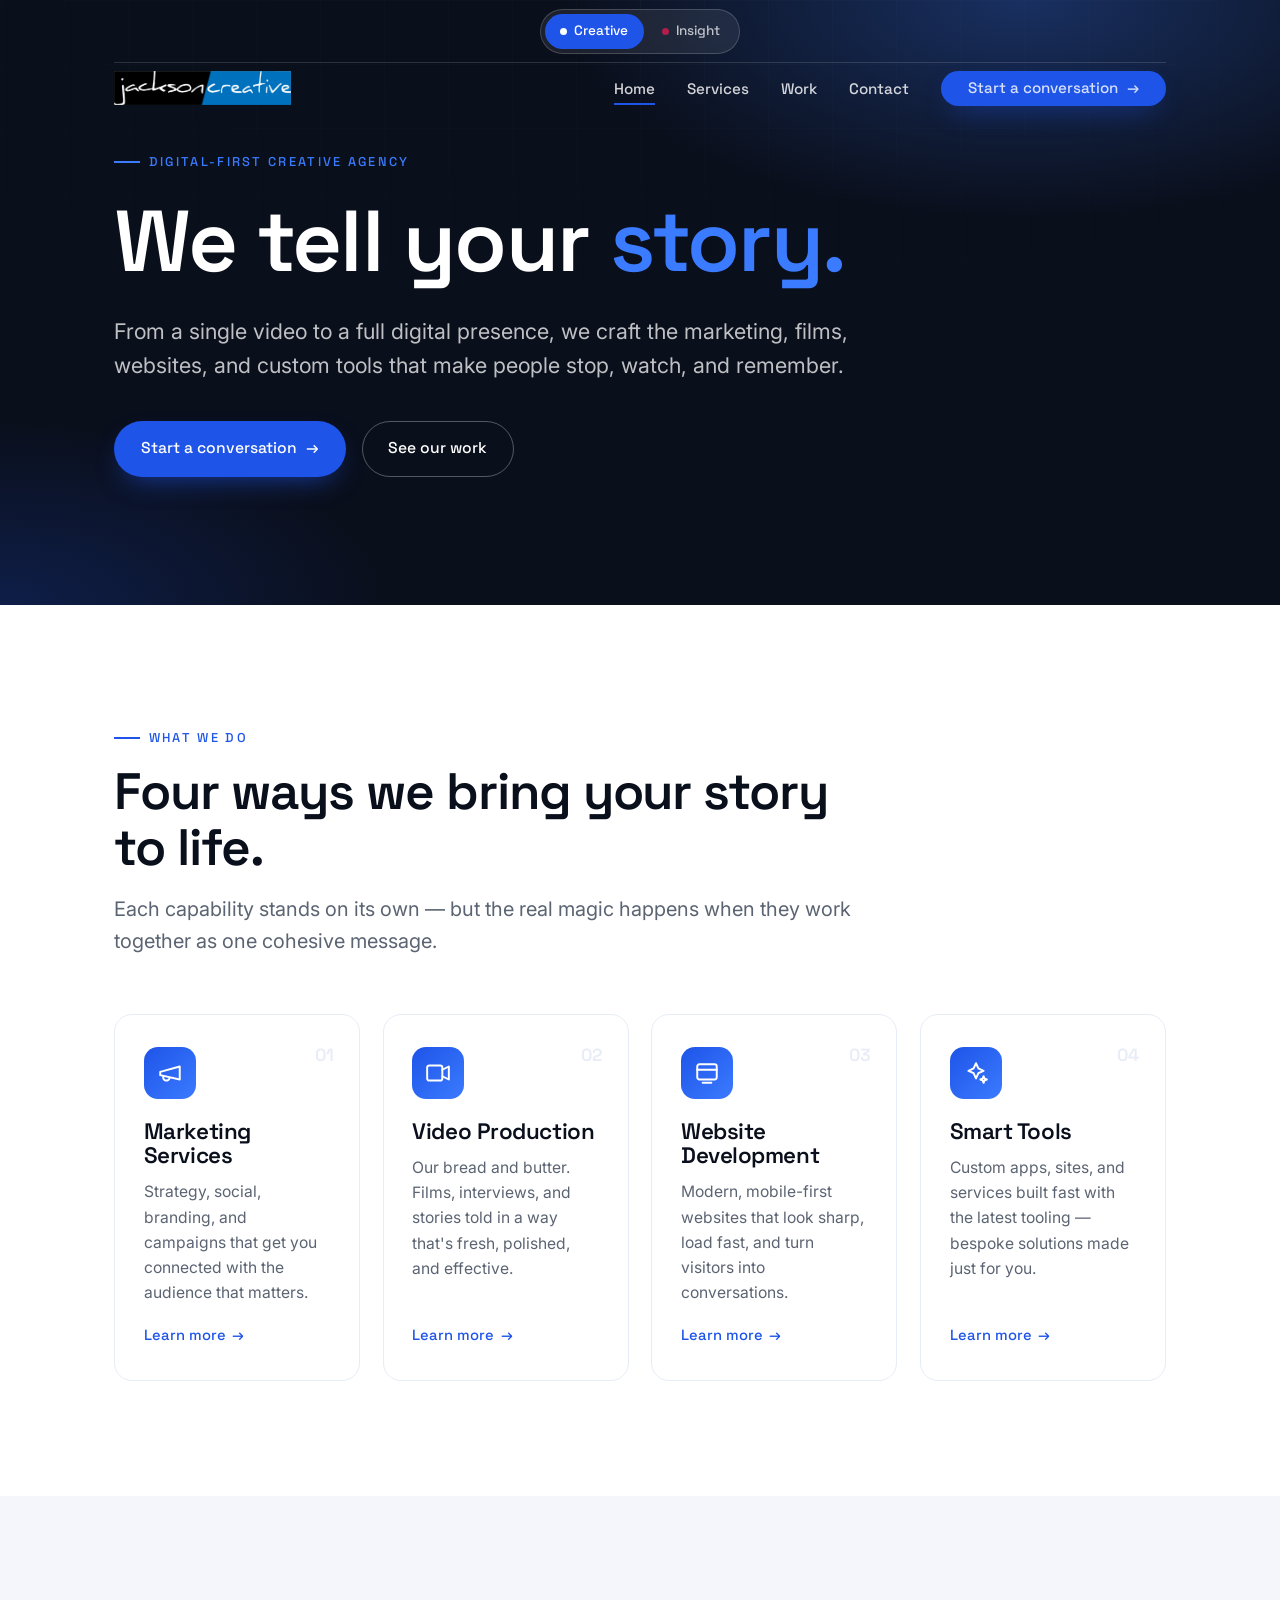
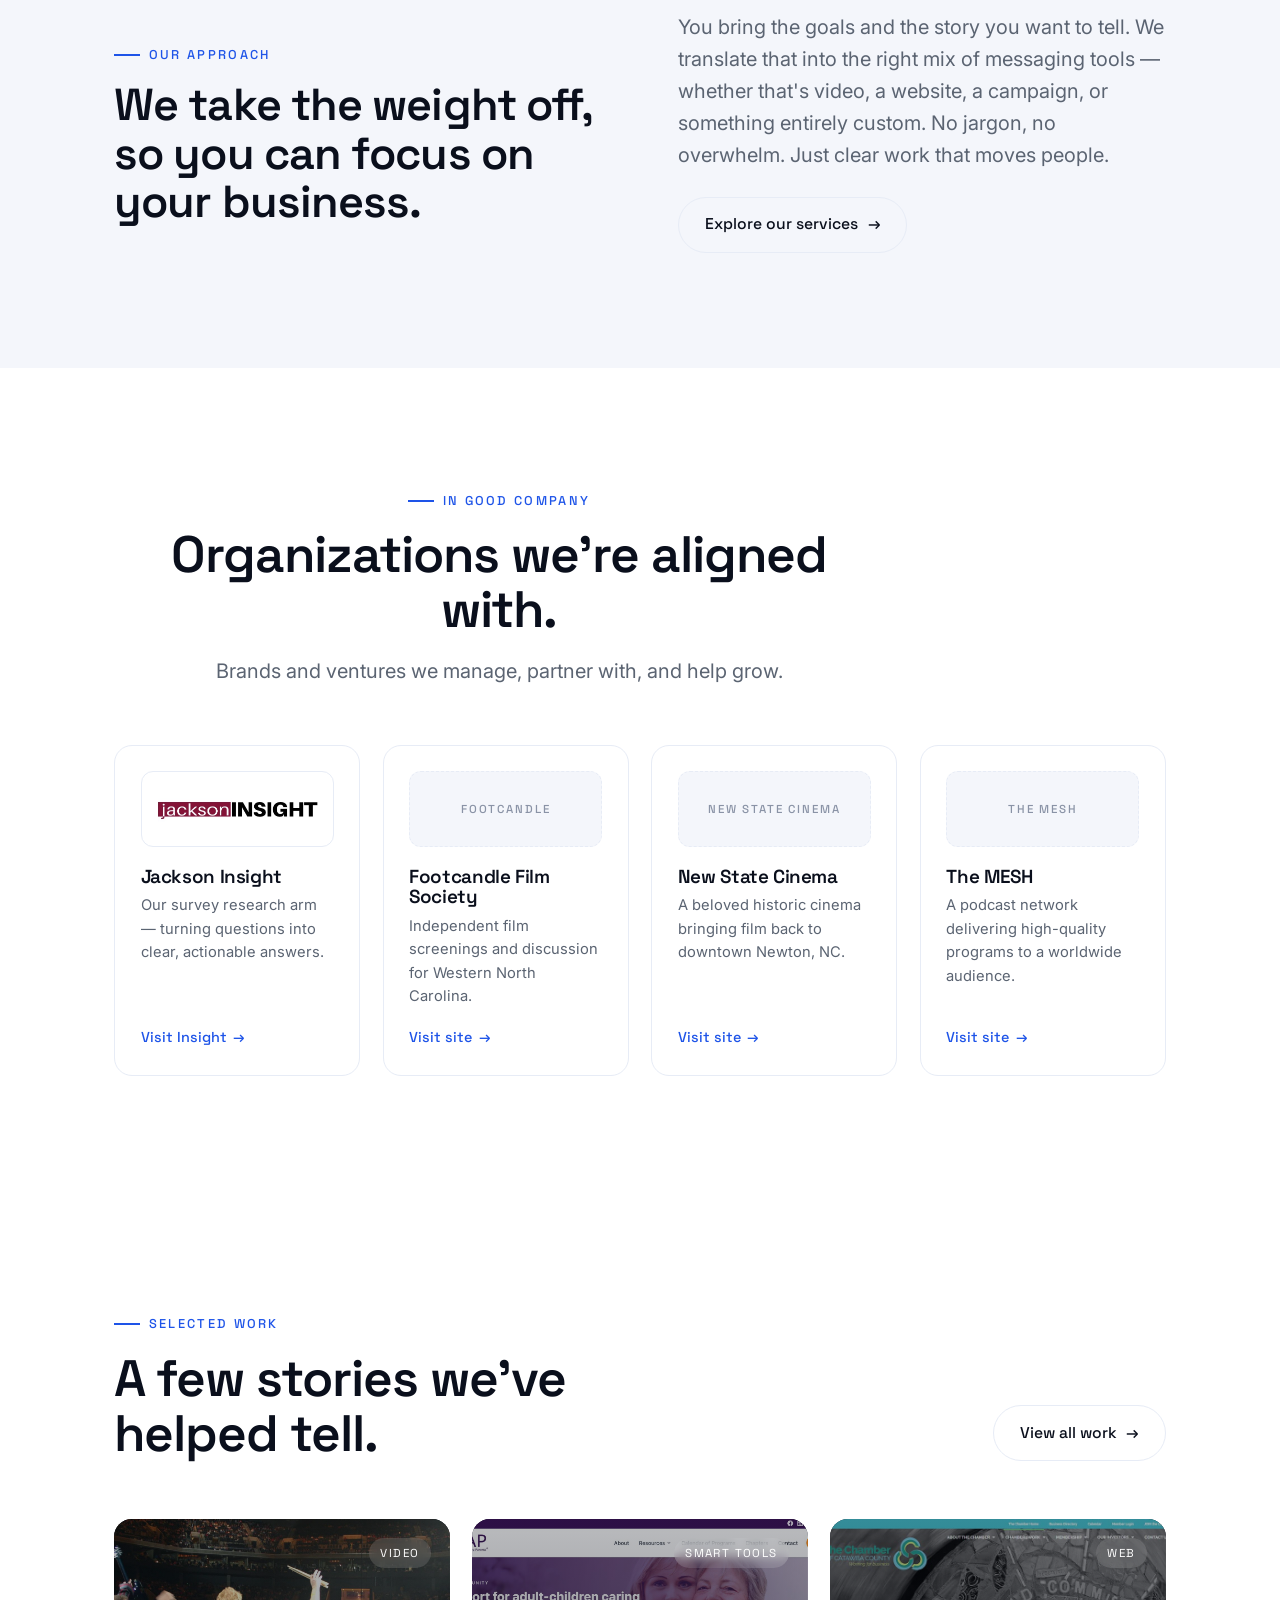
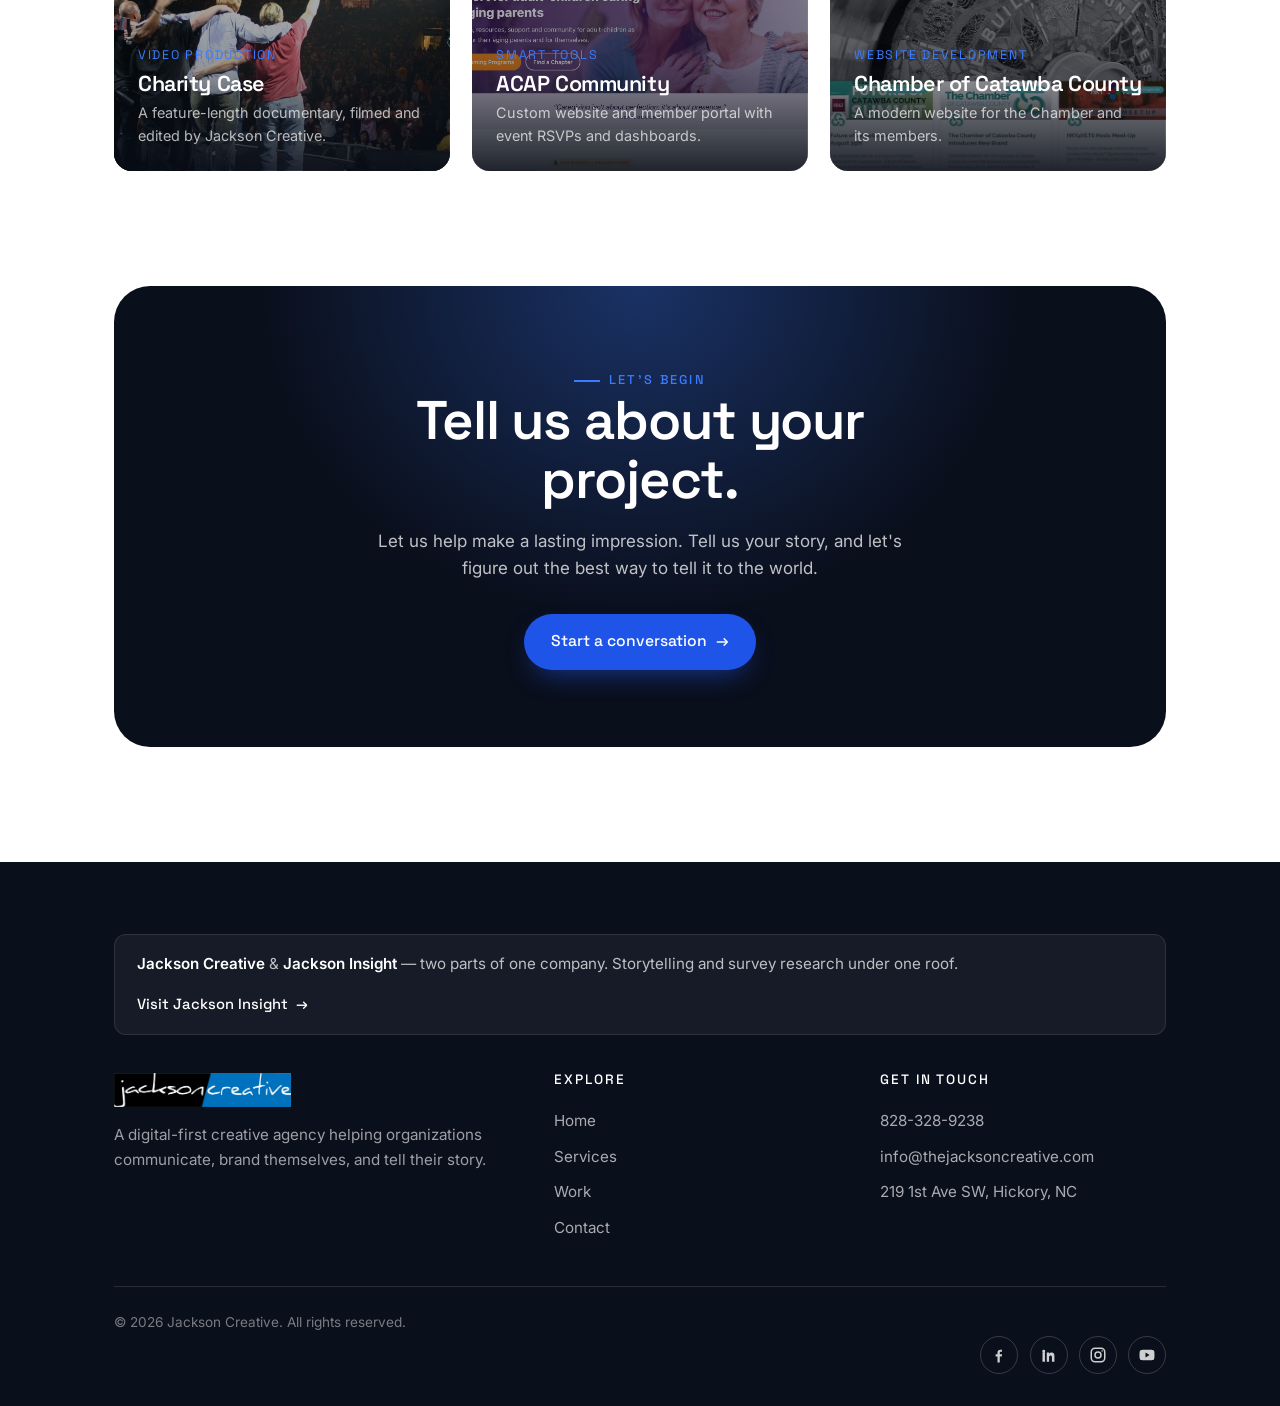
==== commit c0026a07: "Use absolute image paths in card backgrounds" ====
--- a/index.html
+++ b/index.html
@@ -188,9 +188,9 @@
       <a href="work.html" class="btn btn-outline">View all work <span class="arrow">→</span></a>
     </div>
     <div class="grid cols-3">
-      <a href="https://charitycasethemovie.com" target="_blank" rel="noopener" class="work-card reveal"><div class="ph photo" style="--img:url('assets/work/charity-case.jpg')"></div><span class="badge">Video</span><div class="meta"><div class="cat">Video Production</div><h3>Charity Case</h3><p>A feature-length documentary, filmed and edited by Jackson Creative.</p></div></a>
-      <a href="https://acapcommunity.org" target="_blank" rel="noopener" class="work-card reveal d1"><div class="ph photo top" style="--img:url('assets/work/acap.png')"></div><span class="badge">Smart Tools</span><div class="meta"><div class="cat">Smart Tools</div><h3>ACAP Community</h3><p>Custom website and member portal with event RSVPs and dashboards.</p></div></a>
-      <a href="https://www.catawbachamber.org" target="_blank" rel="noopener" class="work-card reveal d2"><div class="ph photo top" style="--img:url('assets/work/chamber.jpg')"></div><span class="badge">Web</span><div class="meta"><div class="cat">Website Development</div><h3>Chamber of Catawba County</h3><p>A modern website for the Chamber and its members.</p></div></a>
+      <a href="https://charitycasethemovie.com" target="_blank" rel="noopener" class="work-card reveal"><div class="ph photo" style="--img:url('/assets/work/charity-case-web.jpg')"></div><span class="badge">Video</span><div class="meta"><div class="cat">Video Production</div><h3>Charity Case</h3><p>A feature-length documentary, filmed and edited by Jackson Creative.</p></div></a>
+      <a href="https://acapcommunity.org" target="_blank" rel="noopener" class="work-card reveal d1"><div class="ph photo top" style="--img:url('/assets/work/acap-web.jpg')"></div><span class="badge">Smart Tools</span><div class="meta"><div class="cat">Smart Tools</div><h3>ACAP Community</h3><p>Custom website and member portal with event RSVPs and dashboards.</p></div></a>
+      <a href="https://www.catawbachamber.org" target="_blank" rel="noopener" class="work-card reveal d2"><div class="ph photo top" style="--img:url('/assets/work/chamber.jpg')"></div><span class="badge">Web</span><div class="meta"><div class="cat">Website Development</div><h3>Chamber of Catawba County</h3><p>A modern website for the Chamber and its members.</p></div></a>
     </div>
   </div>
 </section>
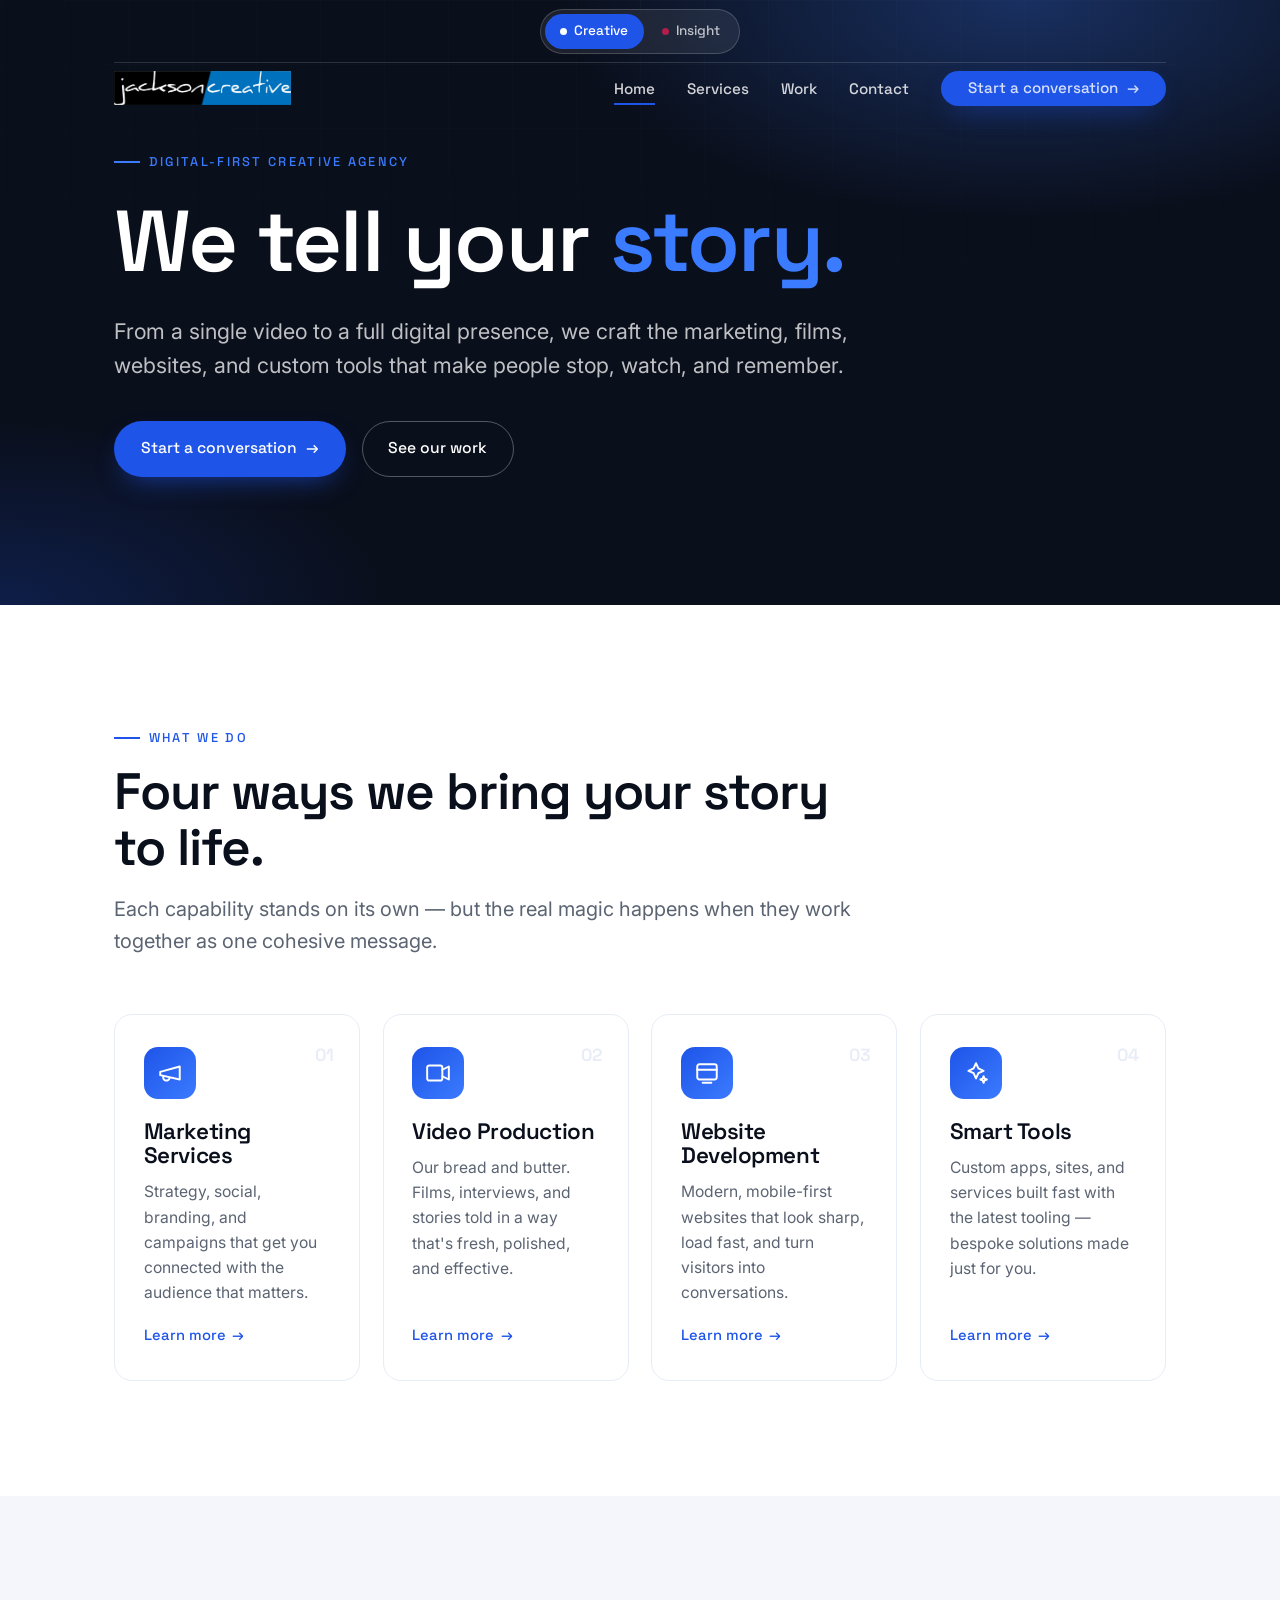
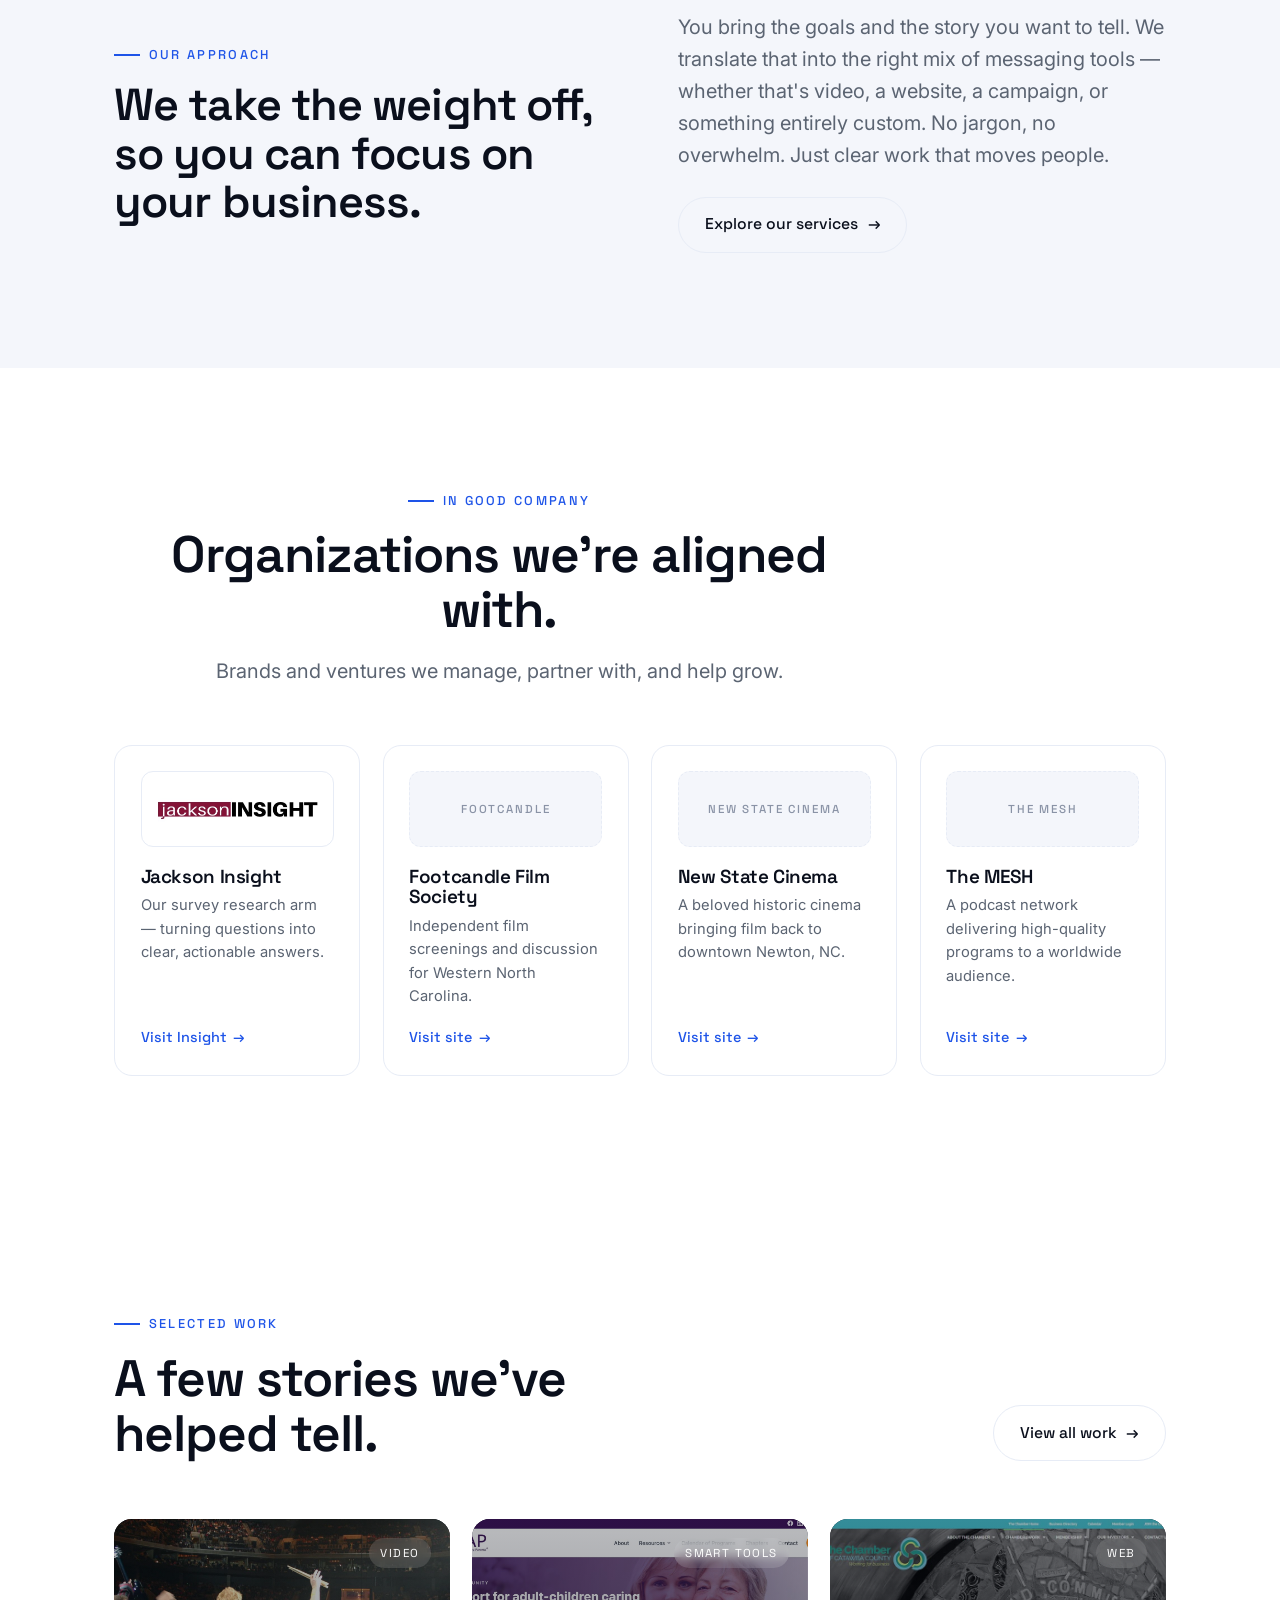
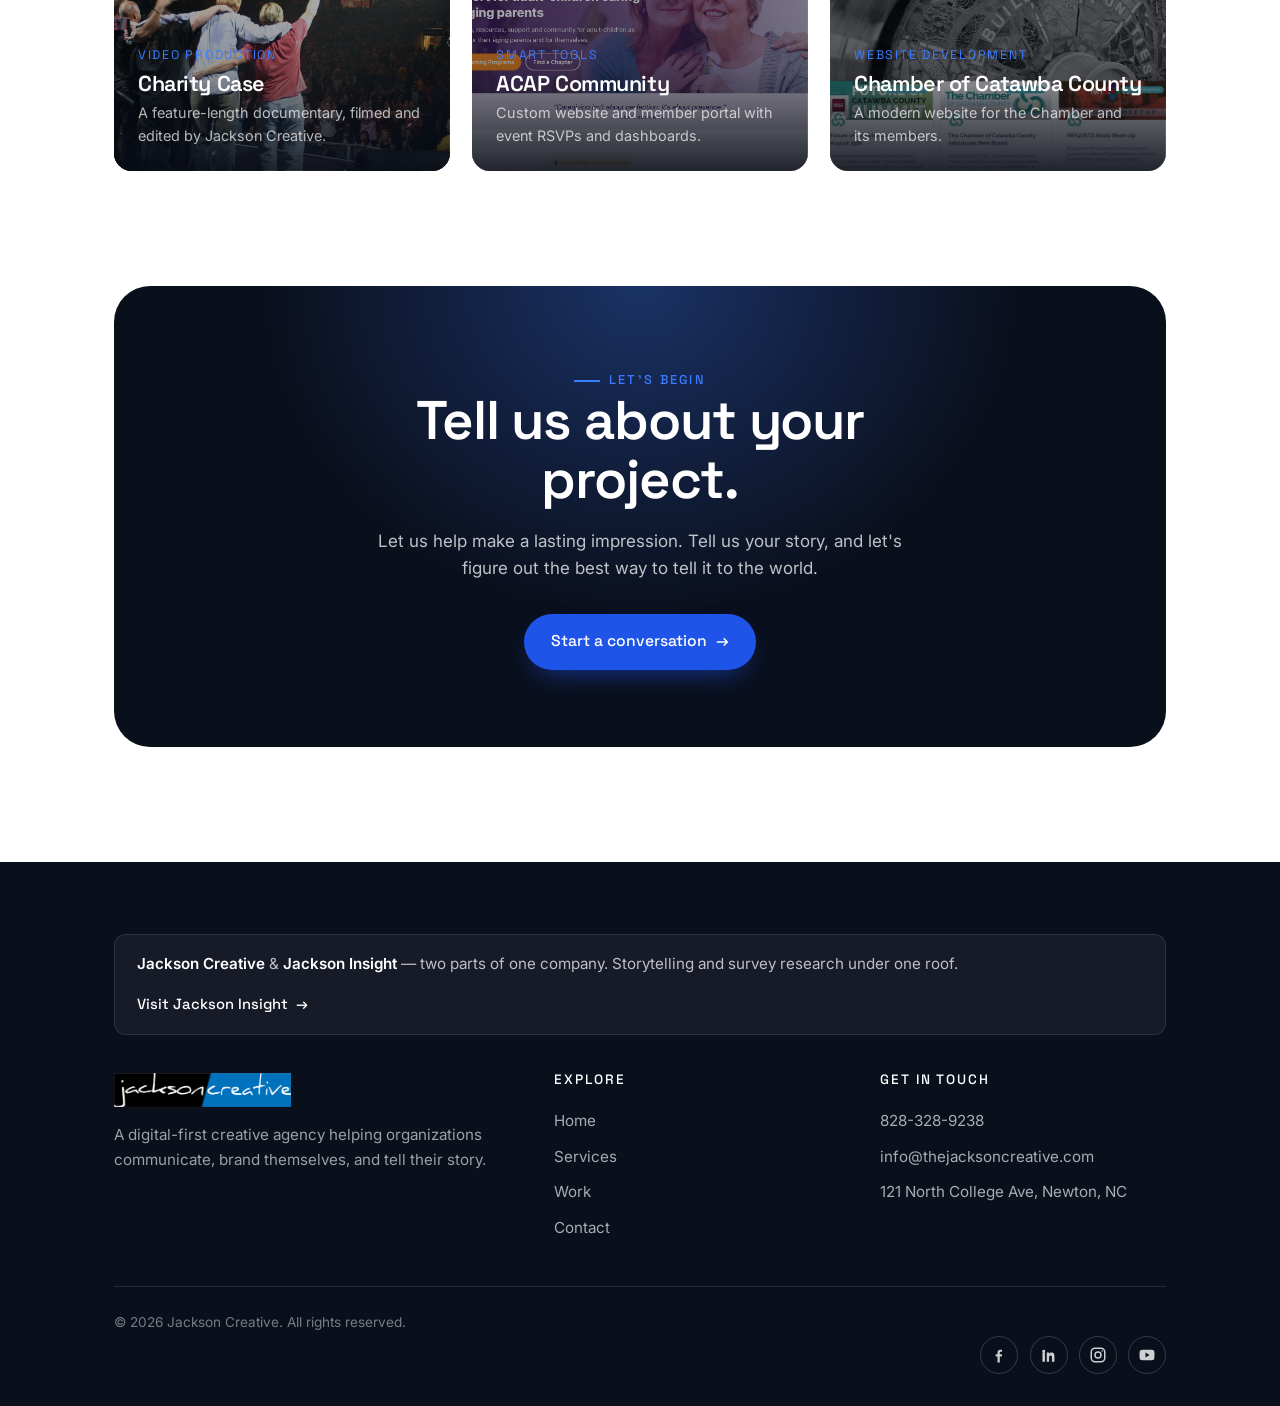
==== commit 5b61da05: "Update Creative address to Newton, NC" ====
--- a/index.html
+++ b/index.html
@@ -190,7 +190,7 @@
     <div class="grid cols-3">
       <a href="https://charitycasethemovie.com" target="_blank" rel="noopener" class="work-card reveal"><div class="ph photo" style="--img:url('/assets/work/charity-case-web.jpg')"></div><span class="badge">Video</span><div class="meta"><div class="cat">Video Production</div><h3>Charity Case</h3><p>A feature-length documentary, filmed and edited by Jackson Creative.</p></div></a>
       <a href="https://acapcommunity.org" target="_blank" rel="noopener" class="work-card reveal d1"><div class="ph photo top" style="--img:url('/assets/work/acap-web.jpg')"></div><span class="badge">Smart Tools</span><div class="meta"><div class="cat">Smart Tools</div><h3>ACAP Community</h3><p>Custom website and member portal with event RSVPs and dashboards.</p></div></a>
-      <a href="https://www.catawbachamber.org" target="_blank" rel="noopener" class="work-card reveal d2"><div class="ph photo top" style="--img:url('/assets/work/chamber.jpg')"></div><span class="badge">Web</span><div class="meta"><div class="cat">Website Development</div><h3>Chamber of Catawba County</h3><p>A modern website for the Chamber and its members.</p></div></a>
+      <a href="https://catawbachamber.org" target="_blank" rel="noopener" class="work-card reveal d2"><div class="ph photo top" style="--img:url('/assets/work/chamber.jpg')"></div><span class="badge">Web</span><div class="meta"><div class="cat">Website Development</div><h3>Chamber of Catawba County</h3><p>A modern website for the Chamber and its members.</p></div></a>
     </div>
   </div>
 </section>
@@ -231,7 +231,7 @@
         <h4>Get in touch</h4>
         <a href="tel:828-328-9238">828-328-9238</a>
         <a href="mailto:info@thejacksoncreative.com">info@thejacksoncreative.com</a>
-        <a href="https://maps.google.com/?q=219+1st+Ave+SW+Hickory+NC+28602" target="_blank" rel="noopener">219 1st Ave SW, Hickory, NC</a>
+        <a href="https://maps.google.com/?q=121+North+College+Ave+Newton+NC+28658" target="_blank" rel="noopener">121 North College Ave, Newton, NC</a>
       </div>
     </div>
     <div class="footer-bottom">
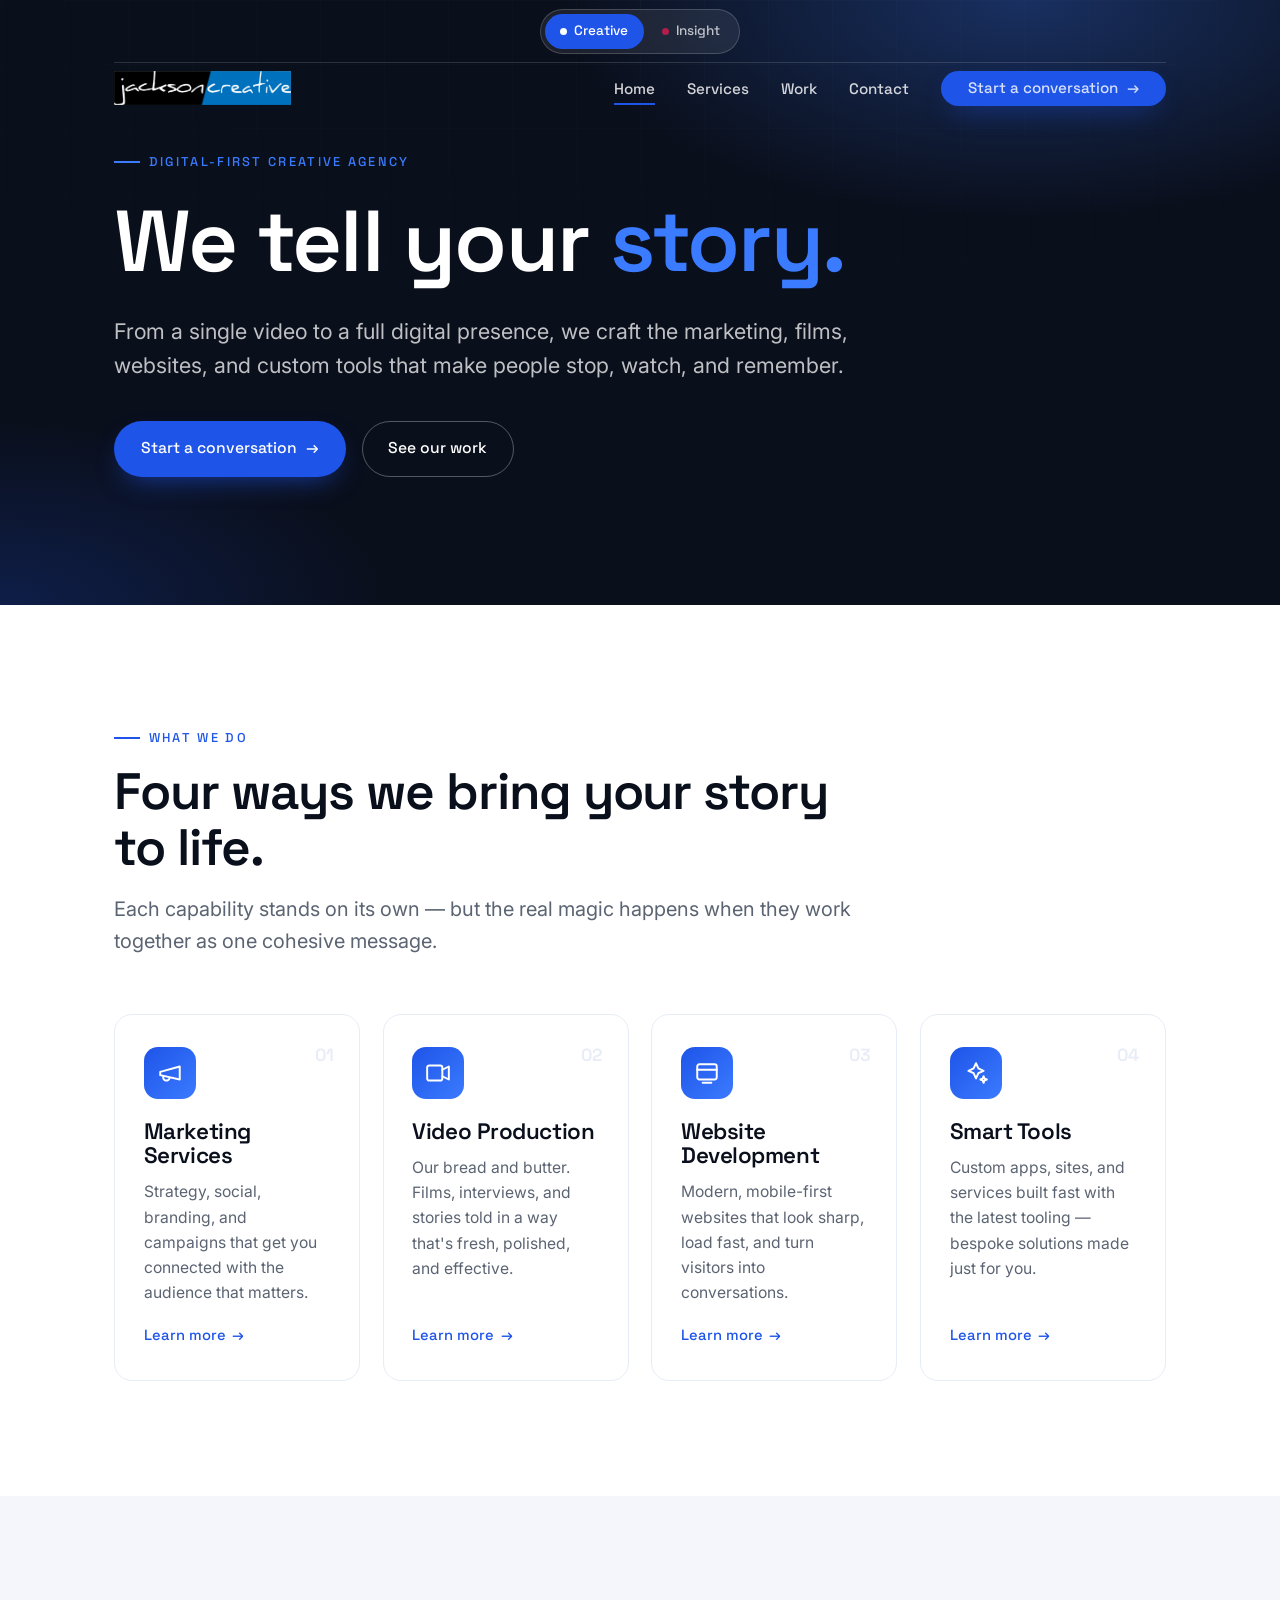
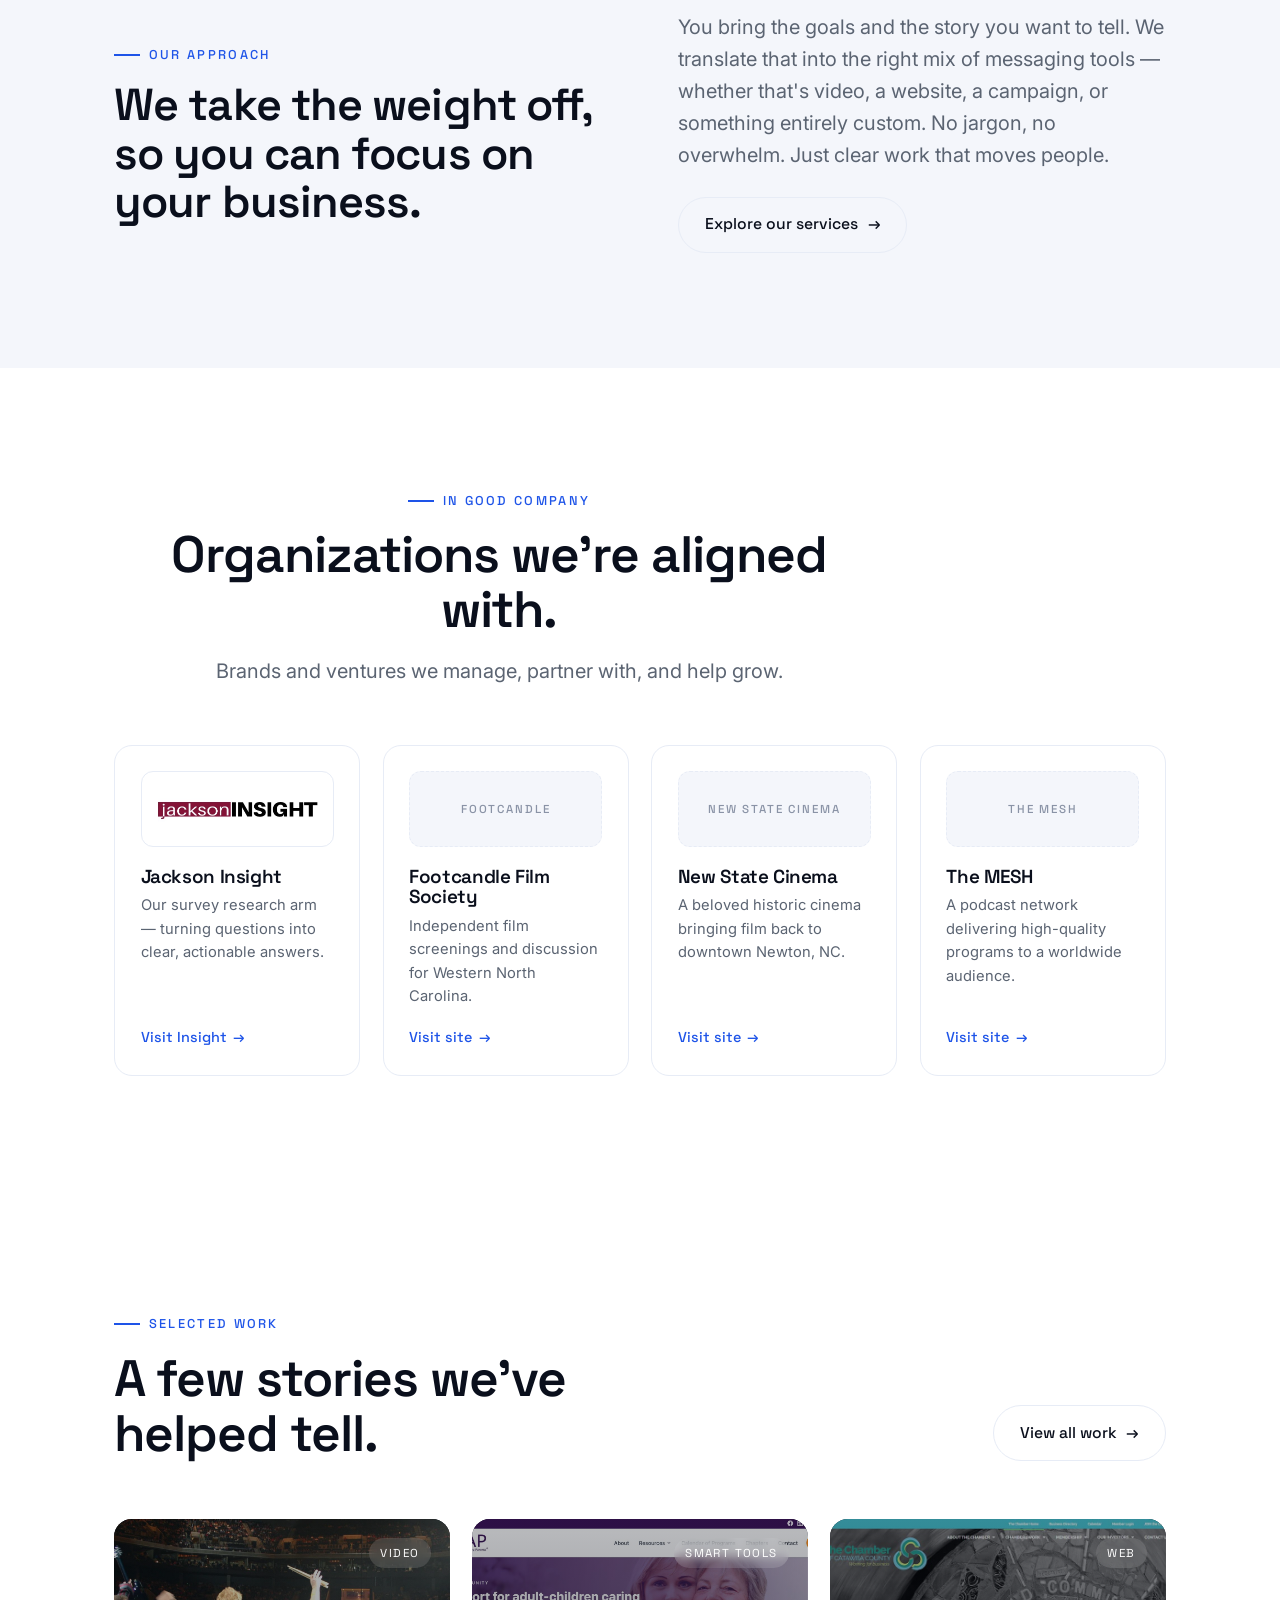
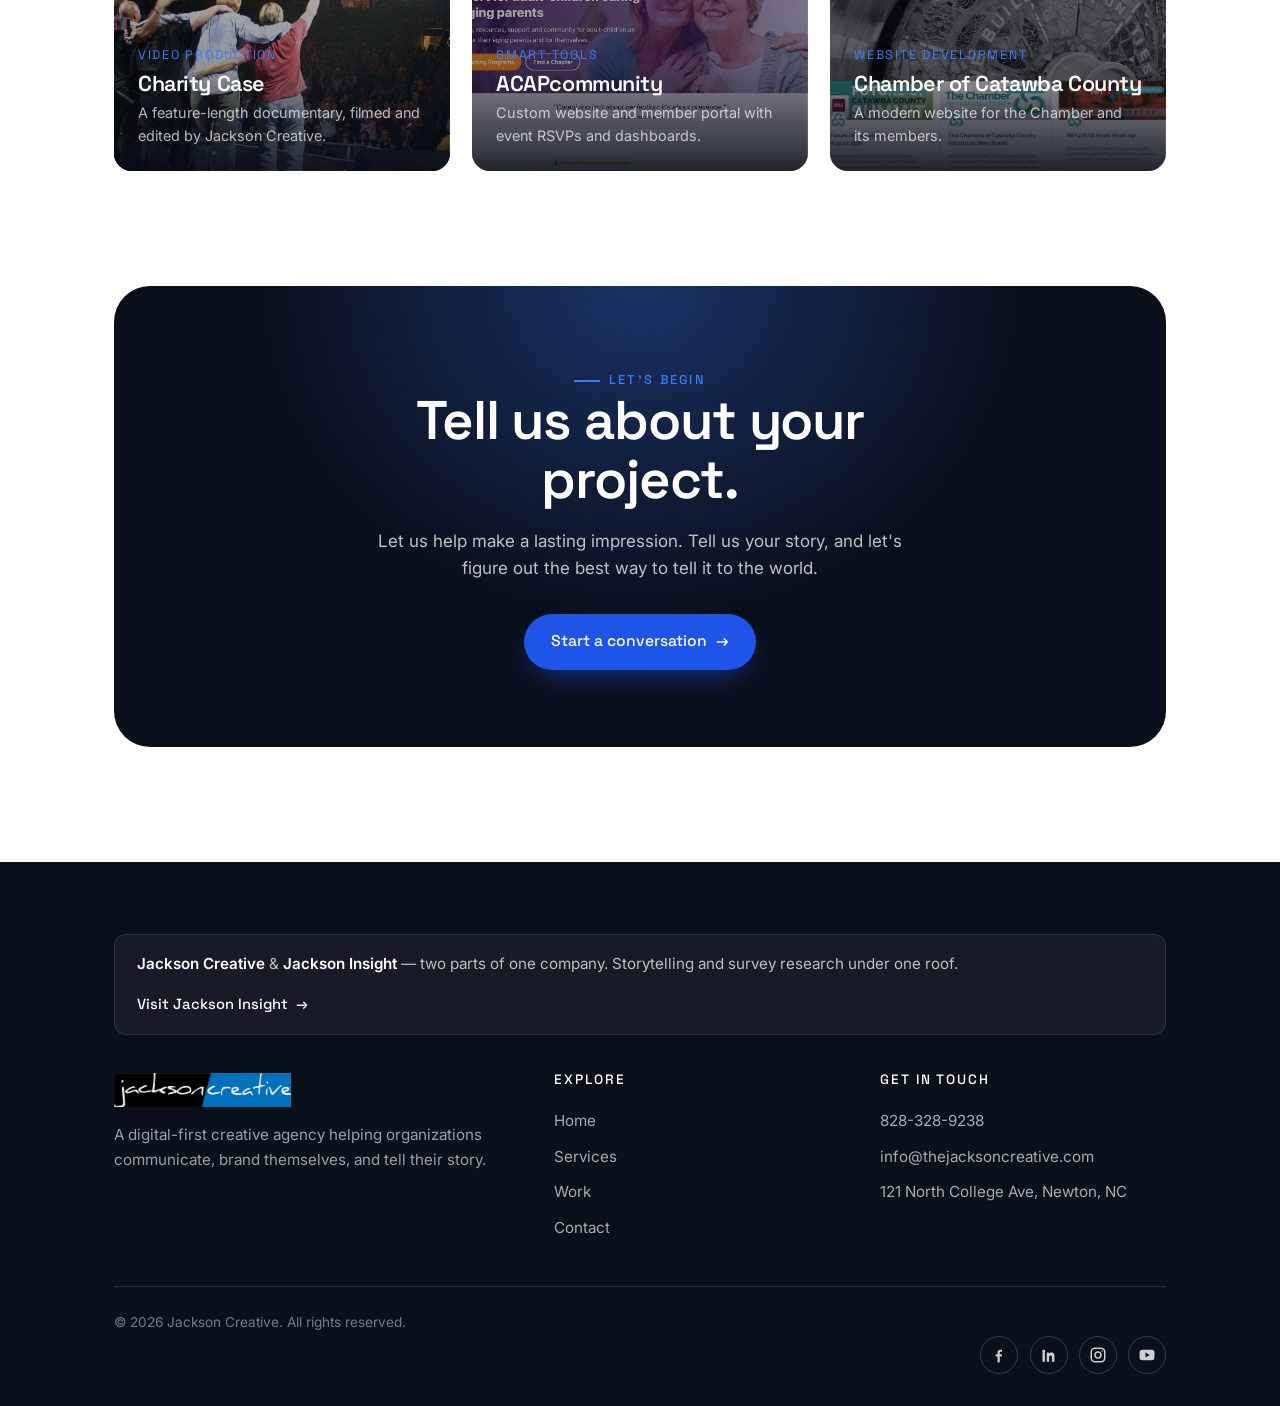
==== commit 134ac8d8: "Wire SMS sign-up to Formspree; rename ACAP to ACAPcommunity" ====
--- a/index.html
+++ b/index.html
@@ -189,7 +189,7 @@
     </div>
     <div class="grid cols-3">
       <a href="https://charitycasethemovie.com" target="_blank" rel="noopener" class="work-card reveal"><div class="ph photo" style="--img:url('/assets/work/charity-case-web.jpg')"></div><span class="badge">Video</span><div class="meta"><div class="cat">Video Production</div><h3>Charity Case</h3><p>A feature-length documentary, filmed and edited by Jackson Creative.</p></div></a>
-      <a href="https://acapcommunity.org" target="_blank" rel="noopener" class="work-card reveal d1"><div class="ph photo top" style="--img:url('/assets/work/acap-web.jpg')"></div><span class="badge">Smart Tools</span><div class="meta"><div class="cat">Smart Tools</div><h3>ACAP Community</h3><p>Custom website and member portal with event RSVPs and dashboards.</p></div></a>
+      <a href="https://acapcommunity.org" target="_blank" rel="noopener" class="work-card reveal d1"><div class="ph photo top" style="--img:url('/assets/work/acap-web.jpg')"></div><span class="badge">Smart Tools</span><div class="meta"><div class="cat">Smart Tools</div><h3>ACAPcommunity</h3><p>Custom website and member portal with event RSVPs and dashboards.</p></div></a>
       <a href="https://catawbachamber.org" target="_blank" rel="noopener" class="work-card reveal d2"><div class="ph photo top" style="--img:url('/assets/work/chamber.jpg')"></div><span class="badge">Web</span><div class="meta"><div class="cat">Website Development</div><h3>Chamber of Catawba County</h3><p>A modern website for the Chamber and its members.</p></div></a>
     </div>
   </div>
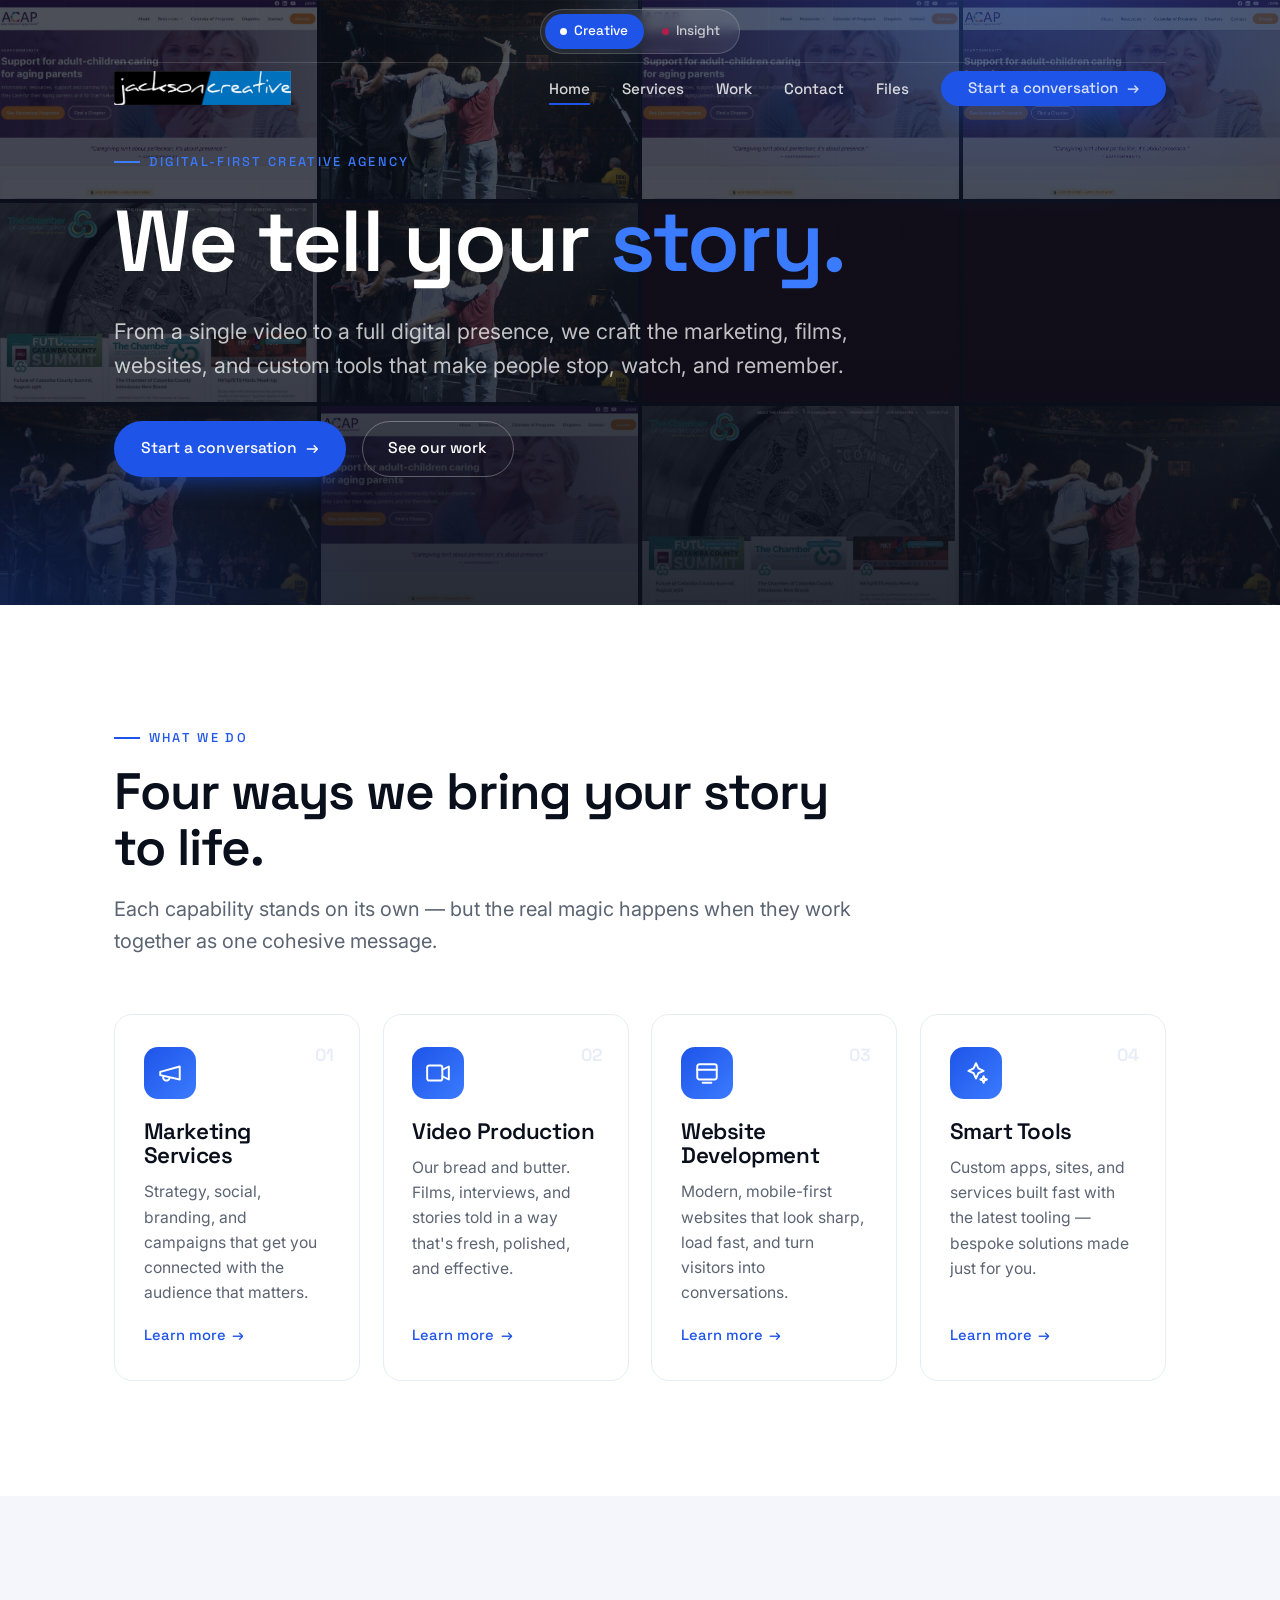
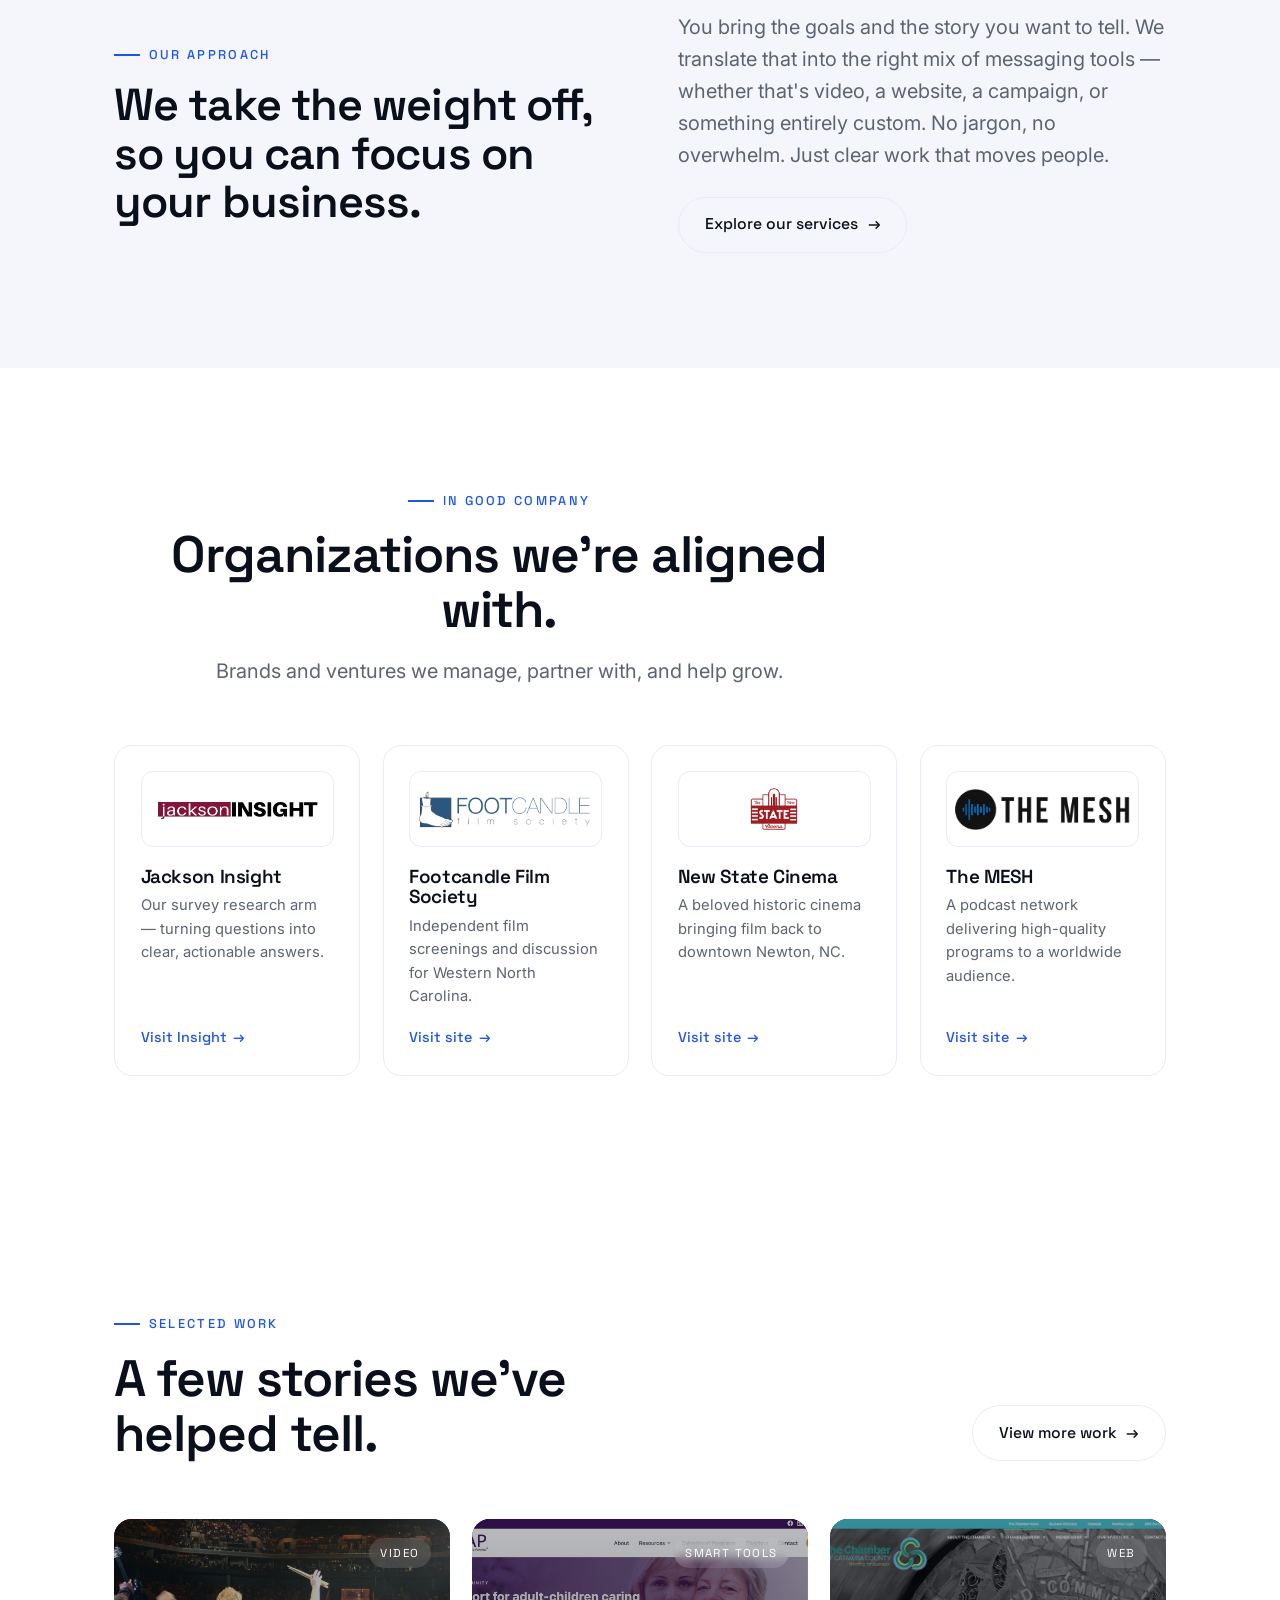
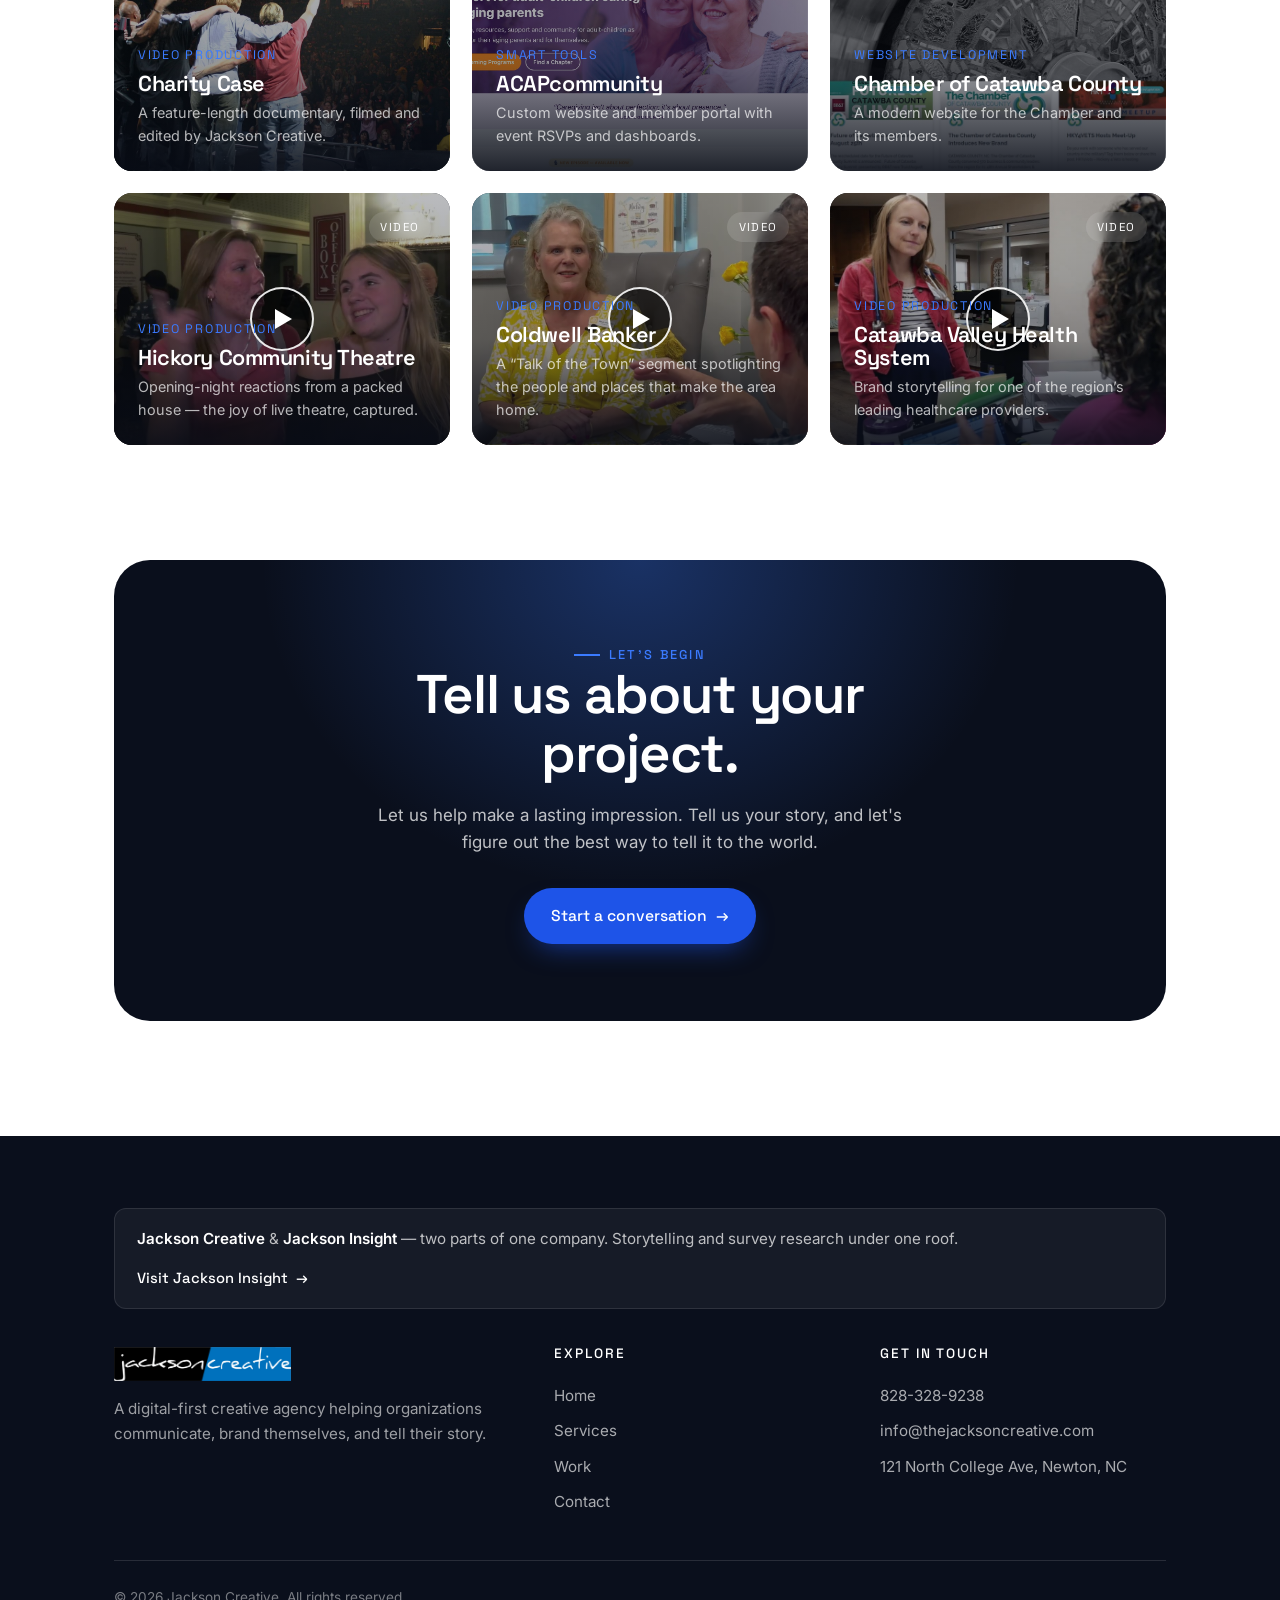
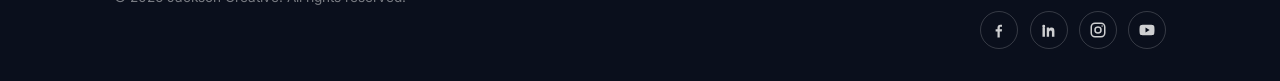
==== commit ba126dfe: "Add Files nav link, hero mosaics, partner logos, and video work cards - Add "Files" link (files.thej" ====
--- a/index.html
+++ b/index.html
@@ -4,7 +4,7 @@
 <meta charset="UTF-8" />
 <meta name="viewport" content="width=device-width, initial-scale=1" />
 <title>Jackson Creative — We Tell Your Story</title>
-<meta name="description" content="Jackson Creative is a digital-first agency in Hickory, NC. Marketing, video production, website development, and custom smart tools that bring your story to life." />
+<meta name="description" content="Jackson Creative is a digital-first agency in Newton, NC. Marketing, video production, website development, and custom smart tools that bring your story to life." />
 <meta property="og:title" content="Jackson Creative — We Tell Your Story" />
 <meta property="og:description" content="A digital-first creative agency. Marketing, video, websites, and custom smart tools." />
 <meta property="og:type" content="website" />
@@ -32,6 +32,7 @@
         <li><a href="services.html">Services</a></li>
         <li><a href="work.html">Work</a></li>
         <li><a href="contact.html">Contact</a></li>
+        <li><a href="https://files.thejacksoncreative.com" target="_blank" rel="noopener">Files</a></li>
         <li><a href="contact.html" class="btn btn-primary">Start a conversation <span class="arrow">→</span></a></li>
       </ul>
     </nav>
@@ -42,16 +43,41 @@
 <!-- ===== Hero ===== -->
 <section class="hero">
   <!--
-    LOOPING BACKGROUND VIDEO
-    Drop your file in as assets/hero.mp4 (and optionally assets/hero-poster.jpg for the first frame).
-    It autoplays muted and loops. Until the file exists, the dark hero shows as-is. Nothing breaks.
-    Tip: a short (10-20s), quiet, muted-friendly clip works best. A .webm source can be added for smaller files.
+    HERO MOSAIC (4×3)
+    12 tiles behind the hero, dimmed by the scrim. 8 are still images, 4 quietly loop video.
+    Placeholders below reuse images already on the site. To go live with real media:
+      • Stills: swap the --img url on any .hero-tile div.
+      • Motion: drop clips at assets/hero-grid/clip1.mp4 … clip4.mp4 (optional .webm too).
+        Until those files exist, each video tile simply shows its poster still — nothing breaks.
+    Tile positions are shuffled on load (see script.js) so the animating tiles move around each visit.
   -->
   <div class="hero-media" aria-hidden="true">
-    <video class="hero-video" autoplay muted loop playsinline preload="auto" poster="assets/hero-poster.jpg">
-      <source src="assets/hero.webm" type="video/webm" />
-      <source src="assets/hero.mp4" type="video/mp4" />
-    </video>
+    <div class="hero-grid">
+      <div class="hero-tile" style="--img:url('/assets/work/charity-case-web.jpg')"></div>
+      <video class="hero-tile" muted loop autoplay playsinline preload="auto" poster="/assets/work/acap-web.jpg">
+        <source src="/assets/hero-grid/clip1.webm" type="video/webm" />
+        <source src="/assets/hero-grid/clip1.mp4" type="video/mp4" />
+      </video>
+      <div class="hero-tile" style="--img:url('/assets/work/chamber-web.jpg')"></div>
+      <div class="hero-tile" style="--img:url('/assets/work/charity-case.jpg')"></div>
+      <div class="hero-tile" style="--img:url('/assets/work/acap.png')"></div>
+      <video class="hero-tile" muted loop autoplay playsinline preload="auto" poster="/assets/work/chamber.jpg">
+        <source src="/assets/hero-grid/clip2.webm" type="video/webm" />
+        <source src="/assets/hero-grid/clip2.mp4" type="video/mp4" />
+      </video>
+      <div class="hero-tile" style="--img:url('/assets/work/chamber.jpg')"></div>
+      <div class="hero-tile" style="--img:url('/assets/work/acap-web.jpg')"></div>
+      <video class="hero-tile" muted loop autoplay playsinline preload="auto" poster="/assets/work/charity-case-web.jpg">
+        <source src="/assets/hero-grid/clip3.webm" type="video/webm" />
+        <source src="/assets/hero-grid/clip3.mp4" type="video/mp4" />
+      </video>
+      <div class="hero-tile" style="--img:url('/assets/work/chamber-web.jpg')"></div>
+      <div class="hero-tile" style="--img:url('/assets/work/charity-case.jpg')"></div>
+      <video class="hero-tile" muted loop autoplay playsinline preload="auto" poster="/assets/work/acap-web.jpg">
+        <source src="/assets/hero-grid/clip4.webm" type="video/webm" />
+        <source src="/assets/hero-grid/clip4.mp4" type="video/mp4" />
+      </video>
+    </div>
     <div class="hero-scrim"></div>
   </div>
   <div class="wrap">
@@ -153,24 +179,24 @@
       </article>
 
       <article class="partner-card reveal d1">
-        <div class="partner-logo"><!-- Replace with <img src="assets/partners/footcandle.png" alt="Footcandle Film Society"> -->Footcandle</div>
+        <div class="partner-logo" style="background:#fff; border-style:solid;"><img src="assets/partners/footcandle.png" alt="Footcandle Film Society" /></div>
         <h3>Footcandle Film Society</h3>
         <p>Independent film screenings and discussion for Western North Carolina.</p>
         <a class="plink" href="https://www.footcandle.org" target="_blank" rel="noopener">Visit site <span class="arrow">→</span></a>
       </article>
 
       <article class="partner-card reveal d2">
-        <div class="partner-logo"><!-- Replace with <img src="assets/partners/new-state-cinema.png" alt="New State Cinema"> -->New State Cinema</div>
+        <div class="partner-logo" style="background:#fff; border-style:solid;"><img src="assets/partners/new-state-cinema.png" alt="New State Cinema" /></div>
         <h3>New State Cinema</h3>
         <p>A beloved historic cinema bringing film back to downtown Newton, NC.</p>
-        <a class="plink" href="https://www.statecinemanewton.com" target="_blank" rel="noopener">Visit site <span class="arrow">→</span></a>
+        <a class="plink" href="https://statecinemanewton.com" target="_blank" rel="noopener">Visit site <span class="arrow">→</span></a>
       </article>
 
       <article class="partner-card reveal d3">
-        <div class="partner-logo"><!-- Replace with <img src="assets/partners/the-mesh.png" alt="The MESH"> -->The MESH</div>
+        <div class="partner-logo" style="background:#fff; border-style:solid;"><img src="assets/partners/the-mesh.png" alt="The MESH" /></div>
         <h3>The MESH</h3>
         <p>A podcast network delivering high-quality programs to a worldwide audience.</p>
-        <a class="plink" href="https://www.themesh.tv" target="_blank" rel="noopener">Visit site <span class="arrow">→</span></a>
+        <a class="plink" href="https://themesh.tv" target="_blank" rel="noopener">Visit site <span class="arrow">→</span></a>
       </article>
 
     </div>
@@ -185,12 +211,15 @@
         <span class="eyebrow">Selected work</span>
         <h2>A few stories we've helped tell.</h2>
       </div>
-      <a href="work.html" class="btn btn-outline">View all work <span class="arrow">→</span></a>
+      <a href="work.html" class="btn btn-outline">View more work <span class="arrow">→</span></a>
     </div>
     <div class="grid cols-3">
       <a href="https://charitycasethemovie.com" target="_blank" rel="noopener" class="work-card reveal"><div class="ph photo" style="--img:url('/assets/work/charity-case-web.jpg')"></div><span class="badge">Video</span><div class="meta"><div class="cat">Video Production</div><h3>Charity Case</h3><p>A feature-length documentary, filmed and edited by Jackson Creative.</p></div></a>
       <a href="https://acapcommunity.org" target="_blank" rel="noopener" class="work-card reveal d1"><div class="ph photo top" style="--img:url('/assets/work/acap-web.jpg')"></div><span class="badge">Smart Tools</span><div class="meta"><div class="cat">Smart Tools</div><h3>ACAPcommunity</h3><p>Custom website and member portal with event RSVPs and dashboards.</p></div></a>
       <a href="https://catawbachamber.org" target="_blank" rel="noopener" class="work-card reveal d2"><div class="ph photo top" style="--img:url('/assets/work/chamber.jpg')"></div><span class="badge">Web</span><div class="meta"><div class="cat">Website Development</div><h3>Chamber of Catawba County</h3><p>A modern website for the Chamber and its members.</p></div></a>
+      <a href="https://www.youtube.com/watch?v=8rLGyht1MpE" target="_blank" rel="noopener" class="work-card reveal js-video" data-video="8rLGyht1MpE" aria-label="Play video: Hickory Community Theatre"><div class="ph photo" style="--img:url('/assets/work/hct.jpg')"></div><span class="play-btn" aria-hidden="true"></span><span class="badge">Video</span><div class="meta"><div class="cat">Video Production</div><h3>Hickory Community Theatre</h3><p>Opening-night reactions from a packed house — the joy of live theatre, captured.</p></div></a>
+      <a href="https://www.youtube.com/watch?v=A7-KWgPSeHE" target="_blank" rel="noopener" class="work-card reveal d1 js-video" data-video="A7-KWgPSeHE" aria-label="Play video: Coldwell Banker — Talk of the Town"><div class="ph photo" style="--img:url('/assets/work/coldwell-banker.jpg')"></div><span class="play-btn" aria-hidden="true"></span><span class="badge">Video</span><div class="meta"><div class="cat">Video Production</div><h3>Coldwell Banker</h3><p>A “Talk of the Town” segment spotlighting the people and places that make the area home.</p></div></a>
+      <a href="https://www.youtube.com/watch?v=D2VB4VROrzA" target="_blank" rel="noopener" class="work-card reveal d2 js-video" data-video="D2VB4VROrzA" aria-label="Play video: Catawba Valley Health System"><div class="ph photo" style="--img:url('/assets/work/catawba-health.jpg')"></div><span class="play-btn" aria-hidden="true"></span><span class="badge">Video</span><div class="meta"><div class="cat">Video Production</div><h3>Catawba Valley Health System</h3><p>Brand storytelling for one of the region’s leading healthcare providers.</p></div></a>
     </div>
   </div>
 </section>
@@ -246,6 +275,15 @@
   </div>
 </footer>
 
+<!-- ===== Video lightbox (used by .js-video work cards) ===== -->
+<div class="video-modal" id="videoModal" aria-hidden="true">
+  <div class="video-modal__backdrop" data-close></div>
+  <div class="video-modal__dialog" role="dialog" aria-modal="true" aria-label="Video player">
+    <button class="video-modal__close" type="button" aria-label="Close video" data-close>&times;</button>
+    <div class="video-modal__frame" id="videoModalFrame"></div>
+  </div>
+</div>
+
 <script src="assets/script.js"></script>
 </body>
 </html>
--- a/assets/styles.css
+++ b/assets/styles.css
@@ -209,6 +209,22 @@
   background: linear-gradient(180deg, rgba(10,15,28,.68) 0%, rgba(10,15,28,.74) 55%, rgba(10,15,28,.86) 100%);
 }
 @media (prefers-reduced-motion: reduce) { .hero-video { display: none; } }
+
+/* Hero mosaic (4×3): a few tiles animate, the rest are stills — all dimmed by the scrim above */
+.hero-grid {
+  position: absolute; inset: 0; z-index: 0;
+  display: grid;
+  grid-template-columns: repeat(4, 1fr);
+  grid-template-rows: repeat(3, 1fr);
+  gap: 4px; background: var(--black);
+  filter: brightness(.85) saturate(.95);
+}
+.hero-tile {
+  position: relative; overflow: hidden; min-width: 0; min-height: 0;
+  background: #2a0813 var(--img, none) center / cover no-repeat;
+}
+video.hero-tile { width: 100%; height: 100%; object-fit: cover; display: block; }
+
 .hero .wrap { position: relative; z-index: 2; }
 .hero h1 {
   color: #fff; font-size: clamp(2.6rem, 7vw, 5.4rem); font-weight: 600; max-width: 16ch;
@@ -316,6 +332,33 @@
 .work-card p { color: rgba(255,255,255,.7); font-size: .9rem; margin-top: .35rem; }
 .work-card .badge { position: absolute; top: 1.2rem; right: 1.2rem; z-index: 2; background: rgba(255,255,255,.12); backdrop-filter: blur(6px); color: #fff; font-size: .72rem; font-family: var(--font-head); letter-spacing: .12em; text-transform: uppercase; padding: .35rem .7rem; border-radius: 100px; }
 
+/* Play affordance on video work cards */
+.work-card.js-video { cursor: pointer; }
+.work-card .play-btn {
+  position: absolute; z-index: 2; top: 50%; left: 50%; transform: translate(-50%, -50%);
+  width: 64px; height: 64px; border-radius: 50%;
+  background: rgba(0,0,0,.5); border: 2px solid rgba(255,255,255,.9);
+  display: grid; place-items: center;
+  transition: transform .3s var(--ease), background .3s var(--ease);
+}
+.work-card .play-btn::after {
+  content: ""; width: 0; height: 0; margin-left: 4px;
+  border-style: solid; border-width: 10px 0 10px 17px;
+  border-color: transparent transparent transparent #fff;
+}
+.work-card.js-video:hover .play-btn { transform: translate(-50%, -50%) scale(1.08); background: rgba(0,0,0,.7); }
+
+/* Video lightbox */
+.video-modal { position: fixed; inset: 0; z-index: 1000; display: none; }
+.video-modal.open { display: block; }
+.video-modal__backdrop { position: absolute; inset: 0; background: rgba(5,8,16,.85); backdrop-filter: blur(4px); }
+.video-modal__dialog { position: absolute; top: 50%; left: 50%; transform: translate(-50%, -50%); width: min(92vw, 1100px); }
+.video-modal__frame { position: relative; width: 100%; aspect-ratio: 16/9; background: #000; border-radius: var(--radius); overflow: hidden; box-shadow: var(--shadow); }
+.video-modal__frame iframe { position: absolute; inset: 0; width: 100%; height: 100%; border: 0; }
+.video-modal__close { position: absolute; top: -2.8rem; right: -.2rem; z-index: 2; background: none; border: 0; color: #fff; font-size: 2.2rem; line-height: 1; cursor: pointer; padding: .1rem .5rem; }
+.video-modal__close:hover { color: var(--blue-bright); }
+body.modal-open { overflow: hidden; }
+
 /* ============================================================
    CTA band
    ============================================================ */
@@ -447,7 +490,7 @@
   color: var(--gray-light); font-family: var(--font-head); font-weight: 500; font-size: .72rem;
   letter-spacing: .16em; text-transform: uppercase; text-align: center; padding: .5rem;
 }
-.partner-logo img { max-height: 52px; width: auto; }
+.partner-logo img { max-height: 52px; max-width: 100%; width: auto; }
 .partner-card h3 { font-size: 1.18rem; }
 .partner-card p { margin-top: .45rem; color: var(--gray); font-size: .92rem; }
 .partner-card .plink {
